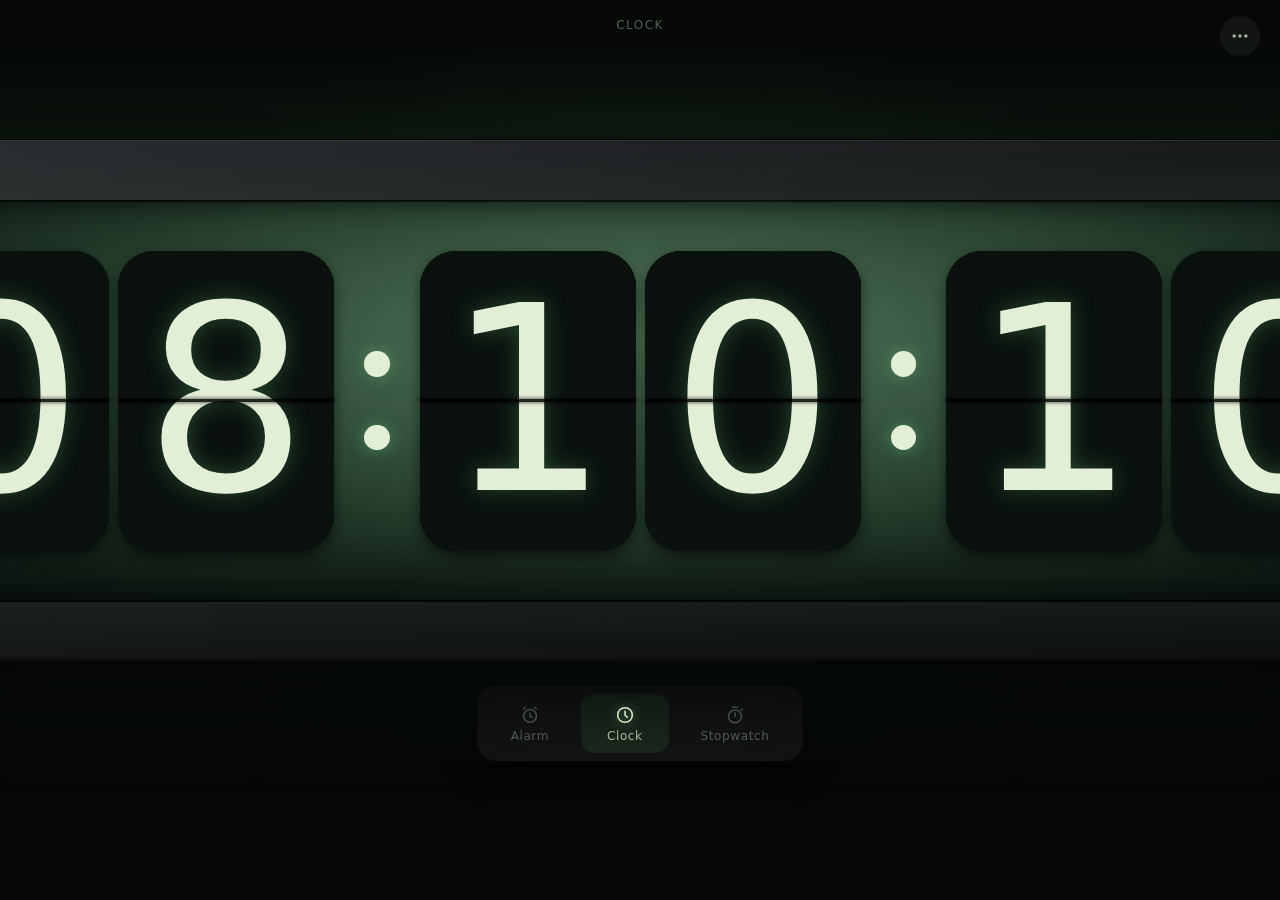
==== index.html @ 3ad9f97a "Rename flipclock.html to index.html" ====
<!DOCTYPE html>
<html lang="en">
<head>
<meta charset="utf-8">
<title>Flip Clock</title>
<style>
  * { box-sizing: border-box; }

  :root {
    --digit-color: #e3eed7;
    --card-bg: #0b120e;
    --glow-rgb: 90,170,110;
    --panel-1: #55795e; --panel-2: #33503c;
    --panel-3: #1a2c20; --panel-4: #0c1510;
    --knob-a: #4a5a4c; --knob-b: #1d2620;
    --knob-c: #33423a; --knob-d: #131a15;
    --card-h: min(40vh, 300px);
    --card-w: calc(var(--card-h) * 0.72);
    --radius: calc(var(--card-h) * 0.12);
    --flip-half: 310ms;
    --glow: 1;
  }

  html, body {
    margin: 0; height: 100%; overflow: hidden;
    background: #060806;
    font-family: 'Segoe UI', system-ui, -apple-system, sans-serif;
    user-select: none; -webkit-user-select: none;
  }
  body {
    display: flex; flex-direction: column;
    align-items: center; justify-content: center; gap: 24px;
    background-image: radial-gradient(ellipse 70% 60% at 50% 45%, rgba(60,100,70,.22), transparent 70%);
    background-size: cover; background-position: center;
  }

  .housing {
    position: relative;
    padding: calc(var(--card-h) * 0.20);
    border-radius: calc(var(--card-h) * 0.26);
    background: linear-gradient(165deg, #2e3134 0%, #1a1c1e 40%, #0e1012 100%);
    box-shadow:
      inset 0 1px 0 rgba(255,255,255,.10),
      inset 0 -2px 6px rgba(0,0,0,.9),
      0 0 0 1px rgba(0,0,0,.8),
      0 40px 90px rgba(0,0,0,.85),
      0 0 calc(140px * var(--glow)) rgba(var(--glow-rgb), calc(.18 * var(--glow)));
    transition: padding .3s ease, background .3s ease, box-shadow .3s ease, border-radius .3s ease;
  }
  .panel {
    position: relative;
    padding: calc(var(--card-h) * 0.17) calc(var(--card-h) * 0.19);
    border-radius: calc(var(--card-h) * 0.16);
    background: radial-gradient(ellipse 70% 90% at 50% 35%,
      var(--panel-1) 0%, var(--panel-2) 35%, var(--panel-3) 65%, var(--panel-4) 100%);
    box-shadow:
      inset 0 0 0 2px rgba(0,0,0,.65),
      inset 0 2px 20px rgba(0,0,0,.55),
      inset 0 -20px 60px rgba(0,0,0,.55),
      0 0 calc(60px * var(--glow)) rgba(var(--glow-rgb), calc(.12 * var(--glow)));
    cursor: pointer;
    transition: filter .15s, padding .3s ease, background .3s ease, box-shadow .3s ease, border-radius .3s ease;
  }
  .panel:hover { filter: brightness(1.06); }

  .clock { display: flex; align-items: center; justify-content: center; }
  .group { display: flex; }

  .card {
    position: relative;
    width: var(--card-w); height: var(--card-h);
    margin-right: calc(var(--card-h) * 0.03);
    border-radius: var(--radius);
    background: var(--card-bg);
    perspective: calc(var(--card-h) * 3);
    box-shadow:
      inset 0 0 0 2px #040704,
      inset 0 0 24px rgba(0,0,0,.9),
      0 6px 14px rgba(0,0,0,.55);
    transition: width .25s ease, margin-right .25s ease, opacity .25s ease, background .3s ease, box-shadow .3s ease;
    isolation: isolate;
  }
  .card:last-child { margin-right: 0; }

  .half {
    position: absolute; left: 0; width: 100%; height: 50%;
    overflow: hidden; backface-visibility: hidden;
    background: var(--card-bg);
    transition: background .3s ease;
  }
  .half.static-top,    .half.flap-top    { top: 0;    border-radius: var(--radius) var(--radius) 0 0; }
  .half.static-bottom, .half.flap-bottom { bottom: 0; border-radius: 0 0 var(--radius) var(--radius); }
  .static-top, .static-bottom { z-index: 1; }
  .flap-top    { z-index: 3; transform-origin: 50% 100%; transform: rotateX(-90deg); }
  .flap-bottom { z-index: 3; transform-origin: 50% 0%;   transform: rotateX(90deg); }

  .digit {
    position: absolute; left: 0; width: 100%; height: 200%;
    display: flex; align-items: center; justify-content: center;
    font-size: calc(var(--card-h) * 0.86);
    font-weight: 500; line-height: 1;
    color: var(--digit-color);
    text-shadow: 0 0 22px rgba(var(--glow-rgb), .35);
    -webkit-font-smoothing: antialiased;
    transition: color .3s ease, text-shadow .3s ease;
  }
  .static-top .digit,    .flap-top .digit    { top: 0; }
  .static-bottom .digit, .flap-bottom .digit { bottom: 0; }

  .seam {
    position: absolute; top: 50%; left: 0;
    width: 100%; height: 3px; margin-top: -1.5px;
    background: rgba(0,0,0,.85);
    box-shadow: 0 0 4px rgba(0,0,0,.9);
    z-index: 4; pointer-events: none;
  }

  @keyframes flipTop    { from { transform: rotateX(0deg);   filter: brightness(1); }    to { transform: rotateX(-90deg); filter: brightness(0.35); } }
  @keyframes flipBottom { from { transform: rotateX(90deg);  filter: brightness(0.35); } to { transform: rotateX(0deg);   filter: brightness(1); } }
  .card.flipping .flap-top    { animation: flipTop    var(--flip-half) ease-in  forwards; }
  .card.flipping .flap-bottom { animation: flipBottom var(--flip-half) ease-out var(--flip-half) forwards; }

  .colon {
    display: flex; flex-direction: column;
    justify-content: center; align-items: center;
    gap: calc(var(--card-h) * 0.16);
    padding: 0 calc(var(--card-h) * 0.10);
    height: var(--card-h);
  }
  .colon i {
    display: block;
    width:  calc(var(--card-h) * 0.085);
    height: calc(var(--card-h) * 0.085);
    border-radius: 50%;
    background: var(--digit-color);
    box-shadow: 0 0 16px rgba(var(--glow-rgb), .6);
    transition: opacity .3s, background .3s ease, box-shadow .3s ease;
  }
  .colon.blink i { opacity: .25; }

  .knob {
    position: absolute; top: 50%; right: calc(var(--card-h) * -0.10);
    transform: translateY(-50%);
    width:  calc(var(--card-h) * 0.30);
    height: calc(var(--card-h) * 0.62);
    border-radius: calc(var(--card-h) * 0.06);
    background-image:
      linear-gradient(180deg, rgba(255,255,255,.06), rgba(0,0,0,.5)),
      repeating-linear-gradient(90deg,
        var(--knob-a) 0px,  var(--knob-a) 3px,
        var(--knob-b) 3px,  var(--knob-b) 7px,
        var(--knob-c) 7px,  var(--knob-c) 9px,
        var(--knob-d) 9px,  var(--knob-d) 13px);
    background-position: 0 0, var(--ridge, 0px) 0;
    box-shadow:
      inset 0 1px 0 rgba(255,255,255,.12),
      inset 0 -2px 6px rgba(0,0,0,.9),
      4px 6px 20px rgba(0,0,0,.7);
    z-index: 10; cursor: grab;
    transition: width .3s ease, height .3s ease, opacity .25s ease;
  }
  .knob:active { cursor: grabbing; }
  .knob::after {
    content: ''; position: absolute; inset: 0;
    border-radius: inherit; pointer-events: none;
    background: linear-gradient(180deg, rgba(255,255,255,.15), transparent 30%, transparent 70%, rgba(0,0,0,.4));
  }

  .tabs {
    display: flex; gap: 6px; padding: 8px; border-radius: 20px;
    background: rgba(20,22,20,.9);
    box-shadow: inset 0 1px 0 rgba(255,255,255,.06), 0 10px 30px rgba(0,0,0,.6);
  }
  .tab {
    display: flex; flex-direction: column; align-items: center; gap: 3px;
    padding: 10px 26px;
    border: 0; border-radius: 14px; background: transparent;
    color: rgba(200,220,200,.45);
    font: inherit; font-size: 12px; letter-spacing: .05em;
    cursor: pointer;
    transition: color .15s, background .15s;
  }
  .tab:hover { color: rgba(220,235,220,.85); }
  .tab.active { color: #d6ecc9; background: rgba(80,140,90,.18); }
  .tab svg { width: 22px; height: 22px; }
  .tab.active svg { filter: drop-shadow(0 0 6px rgba(150,220,160,.55)); }

  .status {
    position: fixed; top: 18px; left: 50%; transform: translateX(-50%);
    color: rgba(200,230,200,.4);
    font-size: 12px; letter-spacing: .12em; text-transform: uppercase;
    pointer-events: none; transition: color .3s; z-index: 50;
  }
  .status.ringing { color: #ff7373; }

  .menu-btn {
    position: fixed; top: 16px; right: 20px;
    width: 40px; height: 40px;
    display: grid; place-items: center;
    border: 0; border-radius: 50%;
    background: rgba(30,34,30,.55);
    color: rgba(220,235,220,.75);
    cursor: pointer;
    backdrop-filter: blur(8px); -webkit-backdrop-filter: blur(8px);
    transition: background .15s, color .15s; z-index: 200;
  }
  .menu-btn:hover { background: rgba(50,60,50,.75); color: #e8f5e0; }
  .menu-btn.open  { background: rgba(80,140,90,.35); color: #e8f5e0; }
  .menu-btn svg { width: 20px; height: 20px; }

  .menu {
    position: fixed; top: 64px; right: 20px; width: 340px;
    max-height: calc(100vh - 90px); overflow-y: auto;
    padding: 8px; border-radius: 16px;
    background: rgba(18,22,18,.94);
    backdrop-filter: blur(20px); -webkit-backdrop-filter: blur(20px);
    box-shadow:
      inset 0 1px 0 rgba(255,255,255,.06),
      0 0 0 1px rgba(255,255,255,.05),
      0 20px 60px rgba(0,0,0,.75);
    color: #d8e8d0; font-size: 13px;
    z-index: 199;
    opacity: 0; transform: translateY(-8px) scale(.97); pointer-events: none;
    transition: opacity .18s ease, transform .18s ease;
    transform-origin: top right;
  }
  .menu.open { opacity: 1; transform: translateY(0) scale(1); pointer-events: auto; }

  .menu-row {
    display: flex; align-items: center; justify-content: space-between;
    gap: 12px; padding: 10px 12px; border-radius: 10px;
  }
  .menu-row + .menu-row { border-top: 1px solid rgba(255,255,255,.05); }
  .menu-row.col { flex-direction: column; align-items: stretch; gap: 8px; }
  .menu-label {
    color: rgba(220,235,220,.85);
    font-size: 12px; letter-spacing: .04em; text-transform: uppercase;
  }
  .menu-hint {
    font-size: 10px; color: rgba(255,180,80,.85);
    letter-spacing: .05em; text-transform: uppercase;
  }

  .switch { position: relative; display: inline-block; width: 40px; height: 22px; flex-shrink: 0; }
  .switch input { opacity: 0; width: 0; height: 0; }
  .switch i {
    position: absolute; inset: 0; border-radius: 22px;
    background: rgba(255,255,255,.12); cursor: pointer;
    transition: background .2s;
  }
  .switch i::before {
    content: ''; position: absolute;
    top: 3px; left: 3px; width: 16px; height: 16px;
    border-radius: 50%; background: #d8e8d0;
    transition: transform .2s, background .2s;
    box-shadow: 0 2px 4px rgba(0,0,0,.5);
  }
  .switch input:checked + i { background: var(--digit-color); }
  .switch input:checked + i::before { transform: translateX(18px); background: #0b120e; }

  .file-btn, .text-btn {
    display: inline-flex; align-items: center;
    padding: 6px 12px;
    border: 0; border-radius: 8px;
    background: rgba(255,255,255,.08);
    color: #d8e8d0; font: inherit; font-size: 12px;
    cursor: pointer;
    transition: background .12s, opacity .12s;
  }
  .file-btn:hover, .text-btn:hover { background: rgba(255,255,255,.15); }
  .file-btn input { display: none; }
  .text-btn:disabled { opacity: .35; cursor: not-allowed; }

  .swatches { display: flex; gap: 10px; flex-wrap: wrap; }
  .swatch {
    width: 28px; height: 28px;
    border: 2px solid transparent; border-radius: 50%;
    padding: 0; cursor: pointer;
    box-shadow: 0 0 0 1px rgba(0,0,0,.6), inset 0 0 0 2px rgba(0,0,0,.15);
    transition: transform .12s, border-color .12s;
  }
  .swatch:hover { transform: scale(1.12); }
  .swatch.active { border-color: #d8e8d0; box-shadow: 0 0 0 1px rgba(0,0,0,.6), 0 0 12px rgba(220,235,220,.5); }

  /* Preset / GIF tile grids */
  .tile-grid {
    display: grid;
    grid-template-columns: repeat(4, 1fr);
    gap: 6px;
  }
  .tile {
    aspect-ratio: 1;
    border: 2px solid transparent;
    border-radius: 8px;
    padding: 0; cursor: pointer;
    background-size: cover; background-position: center;
    box-shadow: 0 0 0 1px rgba(0,0,0,.5);
    transition: transform .12s, border-color .12s;
    position: relative; overflow: hidden;
  }
  .tile:hover { transform: scale(1.06); }
  .tile.active { border-color: var(--digit-color); box-shadow: 0 0 0 1px rgba(0,0,0,.5), 0 0 14px rgba(220,235,220,.45); }
  .tile-empty {
    aspect-ratio: 1;
    display: grid; place-items: center;
    border-radius: 8px;
    background: rgba(255,180,80,.08);
    border: 1px dashed rgba(255,180,80,.4);
    color: rgba(255,180,80,.7);
    font-size: 10px; text-align: center; line-height: 1.2;
    padding: 4px;
  }

  .seg {
    display: inline-flex; padding: 3px;
    border-radius: 9px; background: rgba(255,255,255,.06); gap: 2px;
  }
  .seg button {
    padding: 5px 12px;
    border: 0; border-radius: 7px; background: transparent;
    color: rgba(220,235,220,.55); font: inherit; font-size: 12px;
    cursor: pointer;
    transition: background .12s, color .12s;
  }
  .seg button:hover { color: #d8e8d0; }
  .seg button.active { background: rgba(255,255,255,.12); color: var(--digit-color); }

  input[type="range"] {
    -webkit-appearance: none; appearance: none;
    height: 4px; border-radius: 4px;
    background: rgba(255,255,255,.12); outline: none;
  }
  input[type="range"]::-webkit-slider-thumb {
    -webkit-appearance: none; appearance: none;
    width: 14px; height: 14px; border-radius: 50%;
    background: var(--digit-color); cursor: pointer;
    box-shadow: 0 0 8px rgba(var(--glow-rgb), .5);
  }
  input[type="range"]::-moz-range-thumb {
    width: 14px; height: 14px; border: 0; border-radius: 50%;
    background: var(--digit-color); cursor: pointer;
  }

  body.minimal .housing { padding: 0; background: transparent; box-shadow: none; border-radius: 0; }
  body.minimal .panel { padding: 0; background: transparent; box-shadow: none; border-radius: 0; cursor: default; }
  body.minimal .panel:hover { filter: none; }
  body.minimal .knob { opacity: 0; pointer-events: none; }

  /* Glass mode — image backgrounds only */
  body.has-bg .housing {
    background: linear-gradient(165deg, rgba(20,22,24,.45), rgba(8,10,10,.45));
    box-shadow:
      inset 0 1px 0 rgba(255,255,255,.10),
      inset 0 -2px 6px rgba(0,0,0,.7),
      0 0 0 1px rgba(0,0,0,.5),
      0 40px 90px rgba(0,0,0,.65),
      0 0 calc(140px * var(--glow)) rgba(var(--glow-rgb), calc(.18 * var(--glow)));
  }
  body.has-bg .panel {
    background: radial-gradient(ellipse 70% 90% at 50% 35%,
      rgba(90,130,100,.22) 0%, rgba(50,80,60,.20) 35%,
      rgba(20,35,25,.18) 65%, rgba(8,15,10,.22) 100%);
    box-shadow:
      inset 0 0 0 2px rgba(0,0,0,.4),
      inset 0 2px 20px rgba(0,0,0,.35),
      inset 0 -20px 60px rgba(0,0,0,.35),
      0 0 calc(60px * var(--glow)) rgba(var(--glow-rgb), calc(.12 * var(--glow)));
  }
  body.has-bg .card {
    background: rgba(12, 18, 12, 0.22);
    backdrop-filter: blur(20px) saturate(1.5);
    -webkit-backdrop-filter: blur(20px) saturate(1.5);
    box-shadow:
      inset 0 0 0 1.5px rgba(255,255,255,.14),
      inset 0 2px 12px rgba(255,255,255,.05),
      inset 0 -14px 30px rgba(0,0,0,.28),
      0 8px 22px rgba(0,0,0,.45);
  }
  body.has-bg .half { background: transparent; }
  body.has-bg .static-top,    body.has-bg .flap-top    { background: rgba(255,255,255,.03); }
  body.has-bg .static-bottom, body.has-bg .flap-bottom { background: rgba(0,0,0,.07); }
  body.has-bg .digit {
    text-shadow: 0 0 22px rgba(var(--glow-rgb), .55), 0 2px 6px rgba(0,0,0,.55);
  }
</style>
</head>
<body>

  <button class="menu-btn" id="menuBtn" aria-label="Settings">
    <svg viewBox="0 0 24 24" fill="currentColor">
      <circle cx="5" cy="12" r="2"/><circle cx="12" cy="12" r="2"/><circle cx="19" cy="12" r="2"/>
    </svg>
  </button>

  <div class="menu" id="menu">
    <div class="menu-row">
      <span class="menu-label">Flat clock</span>
      <label class="switch"><input type="checkbox" id="flatToggle" checked><i></i></label>
    </div>
    <div class="menu-row">
      <span class="menu-label">Sounds</span>
      <label class="switch"><input type="checkbox" id="soundToggle" checked><i></i></label>
    </div>

    <div class="menu-row col">
      <div style="display:flex;justify-content:space-between;align-items:center;">
        <span class="menu-label">Presets</span>
        <button class="text-btn" id="presetClear" style="padding:4px 10px;font-size:11px;">None</button>
      </div>
      <div class="tile-grid" id="presetGrid"></div>
    </div>

    <div class="menu-row col">
      <div style="display:flex;justify-content:space-between;align-items:center;">
        <span class="menu-label">GIF wallpapers</span>
        <span class="menu-hint">add via code</span>
      </div>
      <div class="tile-grid" id="gifGrid"></div>
      <div style="font-size:10px;color:rgba(220,235,220,.35);line-height:1.4;">
        Paste direct .gif URLs into <code style="color:rgba(255,180,80,.9);">GIF_PRESETS</code> at the top of the script.
      </div>
    </div>

    <div class="menu-row">
      <span class="menu-label">Upload image</span>
      <div style="display:flex;gap:6px;">
        <label class="file-btn">Choose<input type="file" id="bgUpload" accept="image/*,image/gif"></label>
        <button class="text-btn" id="bgClear">Clear</button>
      </div>
    </div>

    <div class="menu-row col">
      <span class="menu-label">Color</span>
      <div class="swatches" id="swatches"></div>
    </div>

    <div class="menu-row">
      <span class="menu-label">Time format</span>
      <div class="seg">
        <button data-fmt="12" class="active">12h</button>
        <button data-fmt="24">24h</button>
      </div>
    </div>

    <div class="menu-row col">
      <span class="menu-label">Music</span>
      <div style="display:flex;gap:6px;align-items:center;flex-wrap:wrap;">
        <label class="file-btn">Load<input type="file" id="musicUpload" accept="audio/*"></label>
        <button class="text-btn" id="musicPlay" disabled>Play</button>
        <button class="text-btn" id="musicClear" disabled>Clear</button>
      </div>
      <div style="display:flex;align-items:center;gap:8px;">
        <span style="font-size:11px;color:rgba(220,235,220,.5);letter-spacing:.05em;">VOL</span>
        <input type="range" id="musicVol" min="0" max="1" step="0.01" value="0.5" style="flex:1;">
      </div>
      <div id="musicName" style="font-size:11px;color:rgba(220,235,220,.4);word-break:break-all;">No track loaded</div>
    </div>
  </div>

  <div class="status" id="status">Clock</div>

  <div class="housing">
    <div class="panel" id="panel"><div class="clock" id="clock"></div></div>
    <div class="knob" id="knob" title="Drag in a circle"></div>
  </div>

  <div class="tabs">
    <button class="tab" data-mode="alarm">
      <svg viewBox="0 0 24 24" fill="none" stroke="currentColor" stroke-width="1.7" stroke-linecap="round">
        <circle cx="12" cy="13" r="7"/><path d="M12 10v3.2l2.2 1.4"/><path d="M5 5.5 6.8 3.7M19 5.5 17.2 3.7"/>
      </svg>Alarm
    </button>
    <button class="tab active" data-mode="clock">
      <svg viewBox="0 0 24 24" fill="none" stroke="currentColor" stroke-width="1.7" stroke-linecap="round">
        <circle cx="12" cy="12" r="8"/><path d="M12 8v4l2.5 2.5"/>
      </svg>Clock
    </button>
    <button class="tab" data-mode="stopwatch">
      <svg viewBox="0 0 24 24" fill="none" stroke="currentColor" stroke-width="1.7" stroke-linecap="round">
        <circle cx="12" cy="13.5" r="7"/><path d="M12 9.5v4"/><path d="M9.5 3.5h5"/><path d="M18.5 7 20 5.5"/>
      </svg>Stopwatch
    </button>
  </div>

<script>
/* ═══════════════════════════════════════════════════════════════════════
   🎬  GIF WALLPAPERS — ADD YOUR OWN HERE
   ─────────────────────────────────────────────────────────────────────
   Paste direct .gif URLs between the brackets below. They'll appear as
   clickable thumbnails in the "GIF wallpapers" section of the menu,
   separate from the presets. Enables glass mode automatically.

   Format (one per line):
       { name: 'Short label', url: 'https://.../file.gif' },

   Example:
       { name: 'Matrix',  url: 'https://media.giphy.com/media/xxx/giphy.gif' },
       { name: 'Neon',    url: 'https://example.com/neon-loop.gif' },

   Leave the array empty to show the "add GIF URLs in the code" hint.
   ═══════════════════════════════════════════════════════════════════════ */
const GIF_PRESETS = [
  // 👇 ADD YOUR GIFs HERE — one per line, keep the comma at the end
  // { name: 'My GIF', url: 'https://example.com/animation.gif' },
  // { name: 'Cool loop', url: 'https://example.com/loop.gif' },
];
/* ═══════════════════════════════════════════════════════════════════════ */

(function () {
  'use strict';

  const FLIP_MS = 620;

  /* ---------- Presets (solid CSS gradients, no glass) ---------- */
  const BG_PRESETS = [
    { name: 'Aurora',  css: 'linear-gradient(135deg, #0f2027 0%, #203a43 50%, #2c5364 100%)' },
    { name: 'Sunset',  css: 'linear-gradient(135deg, #ff6e7f 0%, #bfe9ff 100%)' },
    { name: 'Ocean',   css: 'linear-gradient(135deg, #1e3c72 0%, #2a5298 100%)' },
    { name: 'Neon',    css: 'linear-gradient(135deg, #0f0c29 0%, #302b63 50%, #24243e 100%)' },
    { name: 'Forest',  css: 'linear-gradient(135deg, #134e5e 0%, #71b280 100%)' },
    { name: 'Rose',    css: 'linear-gradient(135deg, #5f2c82 0%, #49a09d 100%)' },
    { name: 'Vapor',   css: 'linear-gradient(135deg, #fc466b 0%, #3f5efb 100%)' },
    { name: 'Mono',    css: 'linear-gradient(135deg, #232526 0%, #414345 100%)' },
  ];

  /* ---------- Sounds ---------- */
  const sounds = {
    ctx: null, enabled: true, _lastClick: 0, _lastTick: 0,

    ensure() {
      if (!this.ctx) {
        const AC = window.AudioContext || window.webkitAudioContext;
        if (!AC) return null;
        this.ctx = new AC();
      }
      return this.ctx;
    },
    _run(fn) {
      const ctx = this.ensure();
      if (!ctx) return;
      if (ctx.state === 'suspended') ctx.resume().then(() => fn(ctx)).catch(() => {});
      else fn(ctx);
    },
    click() {
      if (!this.enabled) return;
      const now = performance.now();
      if (now - this._lastClick < 18) return;
      this._lastClick = now;
      this._run((ctx) => {
        const t = ctx.currentTime;
        const len = Math.floor(ctx.sampleRate * 0.008);
        const buf = ctx.createBuffer(1, len, ctx.sampleRate);
        const d = buf.getChannelData(0);
        for (let i = 0; i < len; i++) d[i] = (Math.random()*2-1) * Math.pow(1-i/len, 2);
        const noise = ctx.createBufferSource(); noise.buffer = buf;
        const hpN = ctx.createBiquadFilter(); hpN.type = 'highpass'; hpN.frequency.value = 1400;
        const ng = ctx.createGain(); ng.gain.value = 0.55;
        noise.connect(hpN).connect(ng).connect(ctx.destination);
        noise.start(t);

        const o = ctx.createOscillator();
        o.type = 'square';
        o.frequency.setValueAtTime(2800, t);
        o.frequency.exponentialRampToValueAtTime(1100, t + 0.012);
        const hp = ctx.createBiquadFilter(); hp.type = 'highpass'; hp.frequency.value = 700;
        const g = ctx.createGain();
        g.gain.setValueAtTime(0.0001, t);
        g.gain.exponentialRampToValueAtTime(0.30, t + 0.001);
        g.gain.exponentialRampToValueAtTime(0.0001, t + 0.024);
        o.connect(hp).connect(g).connect(ctx.destination);
        o.start(t); o.stop(t + 0.03);
      });
    },
    tick() {
      if (!this.enabled) return;
      const now = performance.now();
      if (now - this._lastTick < 35) return;
      this._lastTick = now;
      this._run((ctx) => {
        const t = ctx.currentTime;
        const o = ctx.createOscillator();
        o.type = 'triangle';
        o.frequency.setValueAtTime(1800, t);
        o.frequency.exponentialRampToValueAtTime(420, t + 0.030);
        const lp = ctx.createBiquadFilter(); lp.type = 'lowpass'; lp.frequency.value = 3800;
        const g = ctx.createGain();
        g.gain.setValueAtTime(0.0001, t);
        g.gain.exponentialRampToValueAtTime(0.40, t + 0.002);
        g.gain.exponentialRampToValueAtTime(0.0001, t + 0.058);
        o.connect(lp).connect(g).connect(ctx.destination);
        o.start(t); o.stop(t + 0.07);

        const len = Math.floor(ctx.sampleRate * 0.005);
        const buf = ctx.createBuffer(1, len, ctx.sampleRate);
        const d = buf.getChannelData(0);
        for (let i = 0; i < len; i++) d[i] = (Math.random()*2-1) * Math.pow(1-i/len, 2);
        const noise = ctx.createBufferSource(); noise.buffer = buf;
        const bp = ctx.createBiquadFilter(); bp.type = 'bandpass'; bp.frequency.value = 2600; bp.Q.value = 1.2;
        const ng = ctx.createGain(); ng.gain.value = 0.18;
        noise.connect(bp).connect(ng).connect(ctx.destination);
        noise.start(t);
      });
    }
  };

  ['pointerdown', 'mousedown', 'touchstart', 'keydown'].forEach(ev =>
    window.addEventListener(ev, () => sounds.ensure(), { once: true, capture: true })
  );

  /* ---------- Palettes ---------- */
  const PALETTES = {
    green: { label:'Green', digit:'#e3eed7', cardBg:'#0b120e', glow:'90,170,110',
             panel:['#55795e','#33503c','#1a2c20','#0c1510'], knob:['#4a5a4c','#1d2620','#33423a','#131a15'] },
    red:   { label:'Red',   digit:'#ffd0d0', cardBg:'#140606', glow:'255,90,90',
             panel:['#7a4a4a','#503030','#2c1a1a','#150c0c'], knob:['#5a2a2a','#261010','#422020','#150808'] },
    blue:  { label:'Blue',  digit:'#cfe3ff', cardBg:'#060a14', glow:'90,140,255',
             panel:['#4a5a7a','#303a50','#1a1f2c','#0c0f15'], knob:['#2a3a5a','#10182a','#203048','#08101e'] },
    pink:  { label:'Pink',  digit:'#ffd0e8', cardBg:'#14060e', glow:'255,100,180',
             panel:['#7a4a6a','#503050','#2c1a26','#150c12'], knob:['#5a2a45','#26101e','#422032','#15081a'] },
    black: { label:'Black', digit:'#f5f5f5', cardBg:'#050505', glow:'80,80,80',
             panel:['#3a3a3a','#252525','#151515','#080808'], knob:['#3a3a3a','#151515','#282828','#0a0a0a'] },
    white: { label:'White', digit:'#1a1a1a', cardBg:'#e8e8e8', glow:'255,255,255',
             panel:['#f0f0f0','#e0e0e0','#d0d0d0','#b8b8b8'], knob:['#d8d8d8','#a8a8a8','#c0c0c0','#909090'] }
  };

  /* ---------- FlipCard ---------- */
  class FlipCard {
    constructor(parent, instant = false) {
      const el = document.createElement('div');
      el.className = 'card';
      el.innerHTML =
        '<div class="half static-top"><span class="digit">0</span></div>' +
        '<div class="half static-bottom"><span class="digit">0</span></div>' +
        '<div class="half flap flap-top"><span class="digit">0</span></div>' +
        '<div class="half flap flap-bottom"><span class="digit">0</span></div>' +
        '<div class="seam"></div>';
      parent.appendChild(el);
      this.el = el; this.instant = instant; this.current = '0'; this.timer = null;
      this.st = el.querySelector('.static-top .digit');
      this.sb = el.querySelector('.static-bottom .digit');
      this.ft = el.querySelector('.flap-top .digit');
      this.fb = el.querySelector('.flap-bottom .digit');
    }
    setInstant(v) {
      if (v === this.current) return;
      this.current = v;
      this.st.textContent = v; this.sb.textContent = v;
    }
    flipTo(value) {
      if (value === this.current) return;
      if (this.instant) return this.setInstant(value);
      if (this.timer) { clearTimeout(this.timer); this.timer = null; }
      if (this.el.classList.contains('flipping')) {
        this.el.classList.remove('flipping');
        this.sb.textContent = this.current;
        void this.el.offsetWidth;
      }
      const oldValue = this.current;
      this.current = value;
      this.st.textContent = value;
      this.sb.textContent = oldValue;
      this.ft.textContent = oldValue;
      this.fb.textContent = value;
      void this.el.offsetWidth;
      this.el.classList.add('flipping');
      sounds.tick();
      this.timer = setTimeout(() => {
        this.timer = null;
        this.sb.textContent = value;
        this.el.classList.remove('flipping');
      }, FLIP_MS);
    }
  }

  /* ---------- State ---------- */
  const state = {
    mode: 'clock',
    clockOffsetMs: 0,
    alarm: { h: 7, m: 0, s: 0, on: false },
    ringing: false,
    sw: { running: false, start: 0, elapsed: 0 },
    knobOffset: 0,
    fmt: 12,
    color: 'green',
    minimal: false,
    bgType: 'none',         // 'none' | 'preset' | 'image'
    bgValue: null,
    presetId: null,
    gifId: null
  };

  const clockEl  = document.getElementById('clock');
  const knobEl   = document.getElementById('knob');
  const panelEl  = document.getElementById('panel');
  const statusEl = document.getElementById('status');
  const menuBtn  = document.getElementById('menuBtn');
  const menuEl   = document.getElementById('menu');

  let cards = [], colons = [];

  const makeColon = () => { const c = document.createElement('div'); c.className='colon'; c.innerHTML='<i></i><i></i>'; colons.push(c); return c; };
  const makeGroup = () => { const g = document.createElement('div'); g.className='group'; return g; };

  function build() {
    clockEl.innerHTML = ''; cards = []; colons = [];
    const instantLastPair = (state.mode === 'stopwatch');
    for (let g = 0; g < 3; g++) {
      if (g > 0) clockEl.appendChild(makeColon());
      const group = makeGroup();
      const instant = instantLastPair && g === 2;
      cards.push(new FlipCard(group, instant), new FlipCard(group, instant));
      clockEl.appendChild(group);
    }
    cards.forEach(c => c.setInstant('0'));
  }

  const pad = n => String(n).padStart(2, '0');

  function clockDigits() {
    const d = new Date(Date.now() + state.clockOffsetMs);
    let h = d.getHours();
    if (state.fmt === 12) { h = h % 12; if (h === 0) h = 12; }
    return pad(h) + pad(d.getMinutes()) + pad(d.getSeconds());
  }
  function stopwatchDigits() {
    let ms = state.sw.elapsed;
    if (state.sw.running) ms += Date.now() - state.sw.start;
    const cs  = Math.floor(ms / 10) % 100;
    const sec = Math.floor(ms / 1000) % 60;
    const min = Math.floor(ms / 60000) % 100;
    return pad(min) + pad(sec) + pad(cs);
  }
  function alarmDigits() {
    let h = state.alarm.h;
    if (state.fmt === 12) { h = h % 12; if (h === 0) h = 12; }
    return pad(h) + pad(state.alarm.m) + pad(state.alarm.s);
  }

  function tick() {
    const str =
      state.mode === 'clock'     ? clockDigits()     :
      state.mode === 'stopwatch' ? stopwatchDigits() :
                                   alarmDigits();
    for (let i = 0; i < cards.length && i < str.length; i++) cards[i].flipTo(str[i]);
    const blink = state.mode === 'stopwatch' && !state.sw.running &&
                  state.sw.elapsed > 0 && Math.floor(Date.now() / 500) % 2 === 0;
    colons.forEach(c => c.classList.toggle('blink', blink));
  }
  function loop() { tick(); requestAnimationFrame(loop); }

  function setMode(m) {
    if (state.mode === m) return;
    state.mode = m;
    build();
    document.querySelectorAll('.tab').forEach(t => t.classList.toggle('active', t.dataset.mode === m));
    updateStatus(); tick();
  }

  function updateStatus() {
    if (state.ringing) return;
    if (state.mode === 'clock') {
      const mins = Math.round(state.clockOffsetMs / 60000);
      statusEl.textContent = mins === 0 ? 'Clock' : `Clock ${mins > 0 ? '+' : ''}${mins} min`;
    } else if (state.mode === 'stopwatch') {
      statusEl.textContent = state.sw.running ? 'Stopwatch · running' :
        (state.sw.elapsed > 0 ? 'Stopwatch · paused' : 'Stopwatch · click clock to start');
    } else {
      statusEl.textContent = state.alarm.on
        ? 'Alarm ON · click clock to disarm' : 'Alarm off · click clock to arm';
    }
  }

  document.querySelectorAll('.tab').forEach(t => t.addEventListener('click', () => setMode(t.dataset.mode)));

  /* ---------- Panel ---------- */
  panelEl.addEventListener('click', () => {
    sounds.ensure();
    if (state.ringing) { stopRinging(); return; }
    sounds.click();

    if (state.mode === 'stopwatch') {
      if (state.sw.running) { state.sw.elapsed += Date.now() - state.sw.start; state.sw.running = false; }
      else { state.sw.start = Date.now(); state.sw.running = true; }
      updateStatus();
    } else if (state.mode === 'alarm') {
      state.alarm.on = !state.alarm.on;
      updateStatus();
    }
  });

  panelEl.addEventListener('contextmenu', e => {
    if (state.mode === 'stopwatch') {
      e.preventDefault();
      state.sw.elapsed = 0; state.sw.running = false; updateStatus();
    }
  });

  /* ---------- Knob ---------- */
  let drag = null;
  const CLICK_RAD = Math.PI / 12;

  knobEl.addEventListener('mousedown', e => {
    e.preventDefault(); e.stopPropagation();
    sounds.ensure();
    const r = knobEl.getBoundingClientRect();
    const cx = r.left + r.width / 2;
    const cy = r.top + r.height / 2;
    drag = { cx, cy, lastAngle: Math.atan2(e.clientY - cy, e.clientX - cx), accumulated: 0, clickAccum: 0 };
    document.body.style.cursor = 'grabbing';
  });

  document.addEventListener('mousemove', e => {
    if (!drag) return;
    const angle = Math.atan2(e.clientY - drag.cy, e.clientX - drag.cx);
    let delta = angle - drag.lastAngle;
    if (delta >  Math.PI) delta -= 2 * Math.PI;
    if (delta < -Math.PI) delta += 2 * Math.PI;
    drag.lastAngle = angle;
    drag.accumulated += delta;

    state.knobOffset += delta * 45;
    knobEl.style.setProperty('--ridge', state.knobOffset + 'px');

    drag.clickAccum += delta;
    while (Math.abs(drag.clickAccum) >= CLICK_RAD) {
      sounds.click();
      drag.clickAccum -= Math.sign(drag.clickAccum) * CLICK_RAD;
    }
    applyKnob((delta / (Math.PI * 2)) * 60);
  });

  document.addEventListener('mouseup', () => {
    if (!drag) return;
    const wasStopwatch = state.mode === 'stopwatch';
    const spunFar = Math.abs(drag.accumulated) > Math.PI * 1.5;
    drag = null;
    document.body.style.cursor = '';
    if (wasStopwatch && spunFar) { state.sw.elapsed = 0; state.sw.running = false; updateStatus(); }
    if (state.mode === 'clock') snapClockOffset();
  });

  function applyKnob(units) {
    if (state.mode === 'clock') {
      state.clockOffsetMs += units * 60000;
      const H12 = 12 * 3600 * 1000;
      if (state.clockOffsetMs >  H12) state.clockOffsetMs =  H12;
      if (state.clockOffsetMs < -H12) state.clockOffsetMs = -H12;
      tick(); updateStatus();
    } else if (state.mode === 'alarm') {
      let total = state.alarm.h * 60 + state.alarm.m;
      total = ((Math.round(total + units) % 1440) + 1440) % 1440;
      state.alarm.h = Math.floor(total / 60);
      state.alarm.m = total % 60;
      state.alarm.s = 0;
      tick(); updateStatus();
    }
  }

  let snapTimer = null;
  function snapClockOffset() {
    clearTimeout(snapTimer);
    snapTimer = setTimeout(() => {
      state.clockOffsetMs = Math.round(state.clockOffsetMs / 60000) * 60000;
      tick(); updateStatus();
    }, 250);
  }

  /* ---------- Alarm (unchanged from the version you said was correct) ---------- */
  let audioCtx = null;
  let beepTimer = null;

  function checkAlarm() {
    if (!state.alarm.on || state.ringing) return;
    const d = new Date();
    if (d.getHours()   === state.alarm.h &&
        d.getMinutes() === state.alarm.m &&
        d.getSeconds() === state.alarm.s) {
      startRinging();
    }
  }
  setInterval(checkAlarm, 200);

  function startRinging() {
    state.ringing = true;
    statusEl.textContent = 'ALARM — click to stop';
    statusEl.classList.add('ringing');

    try {
      audioCtx = new (window.AudioContext || window.webkitAudioContext)();
      const beep = () => {
        if (!state.ringing) return;
        const t = audioCtx.currentTime;
        const o = audioCtx.createOscillator();
        const g = audioCtx.createGain();
        o.type = 'sine';
        o.frequency.setValueAtTime(880, t);
        o.frequency.setValueAtTime(1180, t + 0.12);
        g.gain.setValueAtTime(0.0001, t);
        g.gain.exponentialRampToValueAtTime(0.30, t + 0.02);
        g.gain.exponentialRampToValueAtTime(0.0001, t + 0.30);
        o.connect(g).connect(audioCtx.destination);
        o.start(t);
        o.stop(t + 0.32);
        beepTimer = setTimeout(beep, 480);
      };
      beep();
    } catch (err) {}
  }

  function stopRinging() {
    state.ringing = false;
    state.alarm.on = false;
    clearTimeout(beepTimer);
    if (audioCtx) { try { audioCtx.close(); } catch (e) {} audioCtx = null; }
    statusEl.classList.remove('ringing');
    updateStatus();
    tick();
  }

  /* ---------- Palette ---------- */
  function applyPalette(name) {
    const p = PALETTES[name];
    if (!p) return;
    const r = document.documentElement.style;
    r.setProperty('--digit-color', p.digit);
    r.setProperty('--card-bg', p.cardBg);
    r.setProperty('--glow-rgb', p.glow);
    p.panel.forEach((c, i) => r.setProperty('--panel-' + (i+1), c));
    p.knob.forEach((c, i) => r.setProperty('--knob-' + 'abcd'[i], c));
    state.color = name;
    document.querySelectorAll('.swatch').forEach(s => s.classList.toggle('active', s.dataset.color === name));
  }

  function setMinimal(on) { state.minimal = on; document.body.classList.toggle('minimal', on); }

  function setFmt(f) {
    state.fmt = f;
    document.querySelectorAll('.seg button').forEach(b => b.classList.toggle('active', +b.dataset.fmt === f));
    tick(); updateStatus();
  }

  /* ---------- Background system ---------- */
  const VIGNETTE = 'radial-gradient(ellipse at 50% 45%, transparent 25%, rgba(0,0,0,.55) 100%)';

  function applyBackground() {
    const b = document.body.style;

    if (state.bgType === 'none') {
      document.body.classList.remove('has-bg');
      b.backgroundImage = 'radial-gradient(ellipse 70% 60% at 50% 45%, rgba(60,100,70,.22), transparent 70%)';
      b.backgroundSize = 'cover';
      b.backgroundPosition = 'center';
      b.backgroundRepeat = 'no-repeat';
    } else if (state.bgType === 'preset') {
      document.body.classList.remove('has-bg');
      b.backgroundImage = state.bgValue;
      b.backgroundSize = 'cover';
      b.backgroundPosition = 'center';
      b.backgroundRepeat = 'no-repeat';
    } else if (state.bgType === 'image') {
      document.body.classList.add('has-bg');
      b.backgroundImage = VIGNETTE + ', url("' + state.bgValue + '")';
      b.backgroundSize = 'cover, cover';
      b.backgroundPosition = 'center, center';
      b.backgroundRepeat = 'no-repeat, no-repeat';
    }

    document.querySelectorAll('.tile').forEach(t => {
      t.classList.toggle('active',
        (t.dataset.type === state.bgType && t.dataset.id === (state.presetId || state.gifId)));
    });
  }

  function choosePreset(idx) {
    const p = BG_PRESETS[idx];
    if (!p) return;
    state.bgType = 'preset';
    state.bgValue = p.css;
    state.presetId = String(idx);
    state.gifId = null;
    applyBackground();
  }

  function chooseGif(idx) {
    const g = GIF_PRESETS[idx];
    if (!g) return;
    state.bgType = 'image';
    state.bgValue = g.url;
    state.gifId = String(idx);
    state.presetId = null;
    applyBackground();
  }

  function clearBackground() {
    state.bgType = 'none';
    state.bgValue = null;
    state.presetId = null;
    state.gifId = null;
    document.getElementById('bgUpload').value = '';
    applyBackground();
  }

  function uploadImage(dataUrl) {
    state.bgType = 'image';
    state.bgValue = dataUrl;
    state.presetId = null;
    state.gifId = null;
    applyBackground();
  }

  /* ---------- Preset tiles ---------- */
  const presetGrid = document.getElementById('presetGrid');
  BG_PRESETS.forEach((p, i) => {
    const btn = document.createElement('button');
    btn.className = 'tile';
    btn.dataset.type = 'preset';
    btn.dataset.id = String(i);
    btn.style.backgroundImage = p.css;
    btn.title = p.name;
    btn.addEventListener('click', () => choosePreset(i));
    presetGrid.appendChild(btn);
  });

  /* ---------- GIF tiles ---------- */
  const gifGrid = document.getElementById('gifGrid');
  function renderGifGrid() {
    gifGrid.innerHTML = '';
    if (GIF_PRESETS.length === 0) {
      const hint = document.createElement('div');
      hint.className = 'tile-empty';
      hint.style.gridColumn = 'span 4';
      hint.innerHTML = '🎬 Empty<br><span style="color:rgba(255,180,80,.5)">Add GIF URLs in the code</span>';
      gifGrid.appendChild(hint);
      return;
    }
    GIF_PRESETS.forEach((g, i) => {
      const btn = document.createElement('button');
      btn.className = 'tile';
      btn.dataset.type = 'image';
      btn.dataset.id = String(i);
      btn.style.backgroundImage = 'url("' + g.url + '")';
      btn.title = g.name || ('GIF ' + (i+1));
      btn.addEventListener('click', () => chooseGif(i));
      gifGrid.appendChild(btn);
    });
  }
  renderGifGrid();

  /* ---------- Swatches ---------- */
  const swatchWrap = document.getElementById('swatches');
  Object.entries(PALETTES).forEach(([key, p]) => {
    const b = document.createElement('button');
    b.className = 'swatch';
    b.dataset.color = key;
    b.style.background = p.digit;
    b.title = p.label;
    b.addEventListener('click', () => applyPalette(key));
    swatchWrap.appendChild(b);
  });

  /* ---------- Toggles ---------- */
  document.getElementById('flatToggle').addEventListener('change', e => setMinimal(!e.target.checked));
  document.getElementById('soundToggle').addEventListener('change', e => {
    sounds.enabled = e.target.checked;
    if (sounds.enabled) { sounds.ensure(); setTimeout(() => sounds.click(), 30); }
  });

  document.getElementById('presetClear').addEventListener('click', clearBackground);
  document.getElementById('bgClear').addEventListener('click', clearBackground);

  document.getElementById('bgUpload').addEventListener('change', e => {
    const f = e.target.files && e.target.files[0];
    if (!f) return;
    const reader = new FileReader();
    reader.onload = ev => uploadImage(ev.target.result);
    reader.readAsDataURL(f);
  });

  document.querySelectorAll('.seg button').forEach(b => b.addEventListener('click', () => setFmt(+b.dataset.fmt)));

  /* ---------- Music ---------- */
  const musicAudio = new Audio();
  musicAudio.loop = true;
  musicAudio.volume = 0.5;
  const musicUpload = document.getElementById('musicUpload');
  const musicPlayBtn = document.getElementById('musicPlay');
  const musicClearBtn = document.getElementById('musicClear');
  const musicVolEl = document.getElementById('musicVol');
  const musicNameEl = document.getElementById('musicName');

  function updateMusicUI() {
    const has = !!musicAudio.src;
    musicPlayBtn.disabled = !has;
    musicClearBtn.disabled = !has;
    if (!has) { musicPlayBtn.textContent = 'Play'; musicNameEl.textContent = 'No track loaded'; return; }
    musicPlayBtn.textContent = musicAudio.paused ? 'Play' : 'Pause';
  }
  musicUpload.addEventListener('change', e => {
    const f = e.target.files && e.target.files[0];
    if (!f) return;
    musicAudio.src = URL.createObjectURL(f);
    musicNameEl.textContent = f.name;
    musicAudio.play().then(updateMusicUI).catch(updateMusicUI);
    updateMusicUI();
  });
  musicPlayBtn.addEventListener('click', () => {
    if (!musicAudio.src) return;
    if (musicAudio.paused) musicAudio.play().catch(() => {});
    else musicAudio.pause();
    updateMusicUI();
  });
  musicClearBtn.addEventListener('click', () => {
    musicAudio.pause();
    musicAudio.removeAttribute('src');
    musicAudio.load();
    musicUpload.value = '';
    updateMusicUI();
  });
  musicVolEl.addEventListener('input', e => { musicAudio.volume = +e.target.value; });
  musicAudio.addEventListener('play', updateMusicUI);
  musicAudio.addEventListener('pause', updateMusicUI);

  /* ---------- Menu ---------- */
  menuBtn.addEventListener('click', e => {
    e.stopPropagation();
    menuEl.classList.toggle('open');
    menuBtn.classList.toggle('open');
    sounds.ensure(); sounds.click();
  });
  document.addEventListener('click', e => {
    if (menuEl.classList.contains('open') && !menuEl.contains(e.target) && e.target !== menuBtn) {
      menuEl.classList.remove('open');
      menuBtn.classList.remove('open');
    }
  });
  menuEl.addEventListener('click', e => e.stopPropagation());

  /* ---------- Keyboard ---------- */
  document.addEventListener('keydown', e => {
    if (e.key === '1') setMode('alarm');
    if (e.key === '2') setMode('clock');
    if (e.key === '3') setMode('stopwatch');
    if (e.key === ' ') { e.preventDefault(); panelEl.click(); }
    if (e.key === 'Escape') { menuEl.classList.remove('open'); menuBtn.classList.remove('open'); }
  });

  /* ---------- Init ---------- */
  applyPalette('green');
  setFmt(12);
  setMinimal(false);
  applyBackground();
  build();
  tick();
  updateStatus();
  requestAnimationFrame(loop);
})();
</script>
</body>
</html>
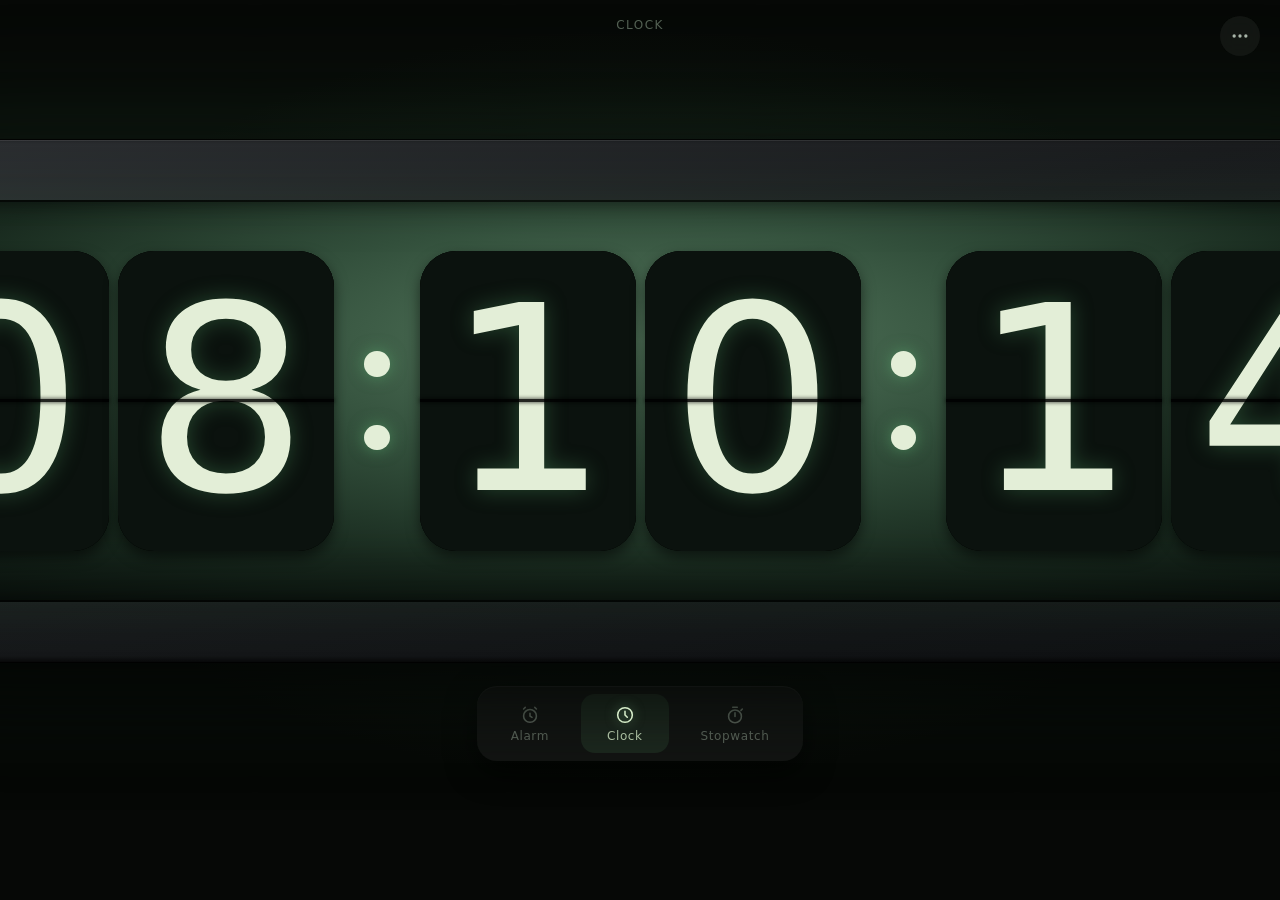
==== commit 994ba116: "Add files via upload" ====
--- a/index.html
+++ b/index.html
@@ -1,1159 +1,109 @@
-<!DOCTYPE html>
-<html lang="en">
-<head>
-<meta charset="utf-8">
-<title>Flip Clock</title>
-<style>
-  * { box-sizing: border-box; }
-
-  :root {
-    --digit-color: #e3eed7;
-    --card-bg: #0b120e;
-    --glow-rgb: 90,170,110;
-    --panel-1: #55795e; --panel-2: #33503c;
-    --panel-3: #1a2c20; --panel-4: #0c1510;
-    --knob-a: #4a5a4c; --knob-b: #1d2620;
-    --knob-c: #33423a; --knob-d: #131a15;
-    --card-h: min(40vh, 300px);
-    --card-w: calc(var(--card-h) * 0.72);
-    --radius: calc(var(--card-h) * 0.12);
-    --flip-half: 310ms;
-    --glow: 1;
-  }
-
-  html, body {
-    margin: 0; height: 100%; overflow: hidden;
-    background: #060806;
-    font-family: 'Segoe UI', system-ui, -apple-system, sans-serif;
-    user-select: none; -webkit-user-select: none;
-  }
-  body {
-    display: flex; flex-direction: column;
-    align-items: center; justify-content: center; gap: 24px;
-    background-image: radial-gradient(ellipse 70% 60% at 50% 45%, rgba(60,100,70,.22), transparent 70%);
-    background-size: cover; background-position: center;
-  }
-
-  .housing {
-    position: relative;
-    padding: calc(var(--card-h) * 0.20);
-    border-radius: calc(var(--card-h) * 0.26);
-    background: linear-gradient(165deg, #2e3134 0%, #1a1c1e 40%, #0e1012 100%);
-    box-shadow:
-      inset 0 1px 0 rgba(255,255,255,.10),
-      inset 0 -2px 6px rgba(0,0,0,.9),
-      0 0 0 1px rgba(0,0,0,.8),
-      0 40px 90px rgba(0,0,0,.85),
-      0 0 calc(140px * var(--glow)) rgba(var(--glow-rgb), calc(.18 * var(--glow)));
-    transition: padding .3s ease, background .3s ease, box-shadow .3s ease, border-radius .3s ease;
-  }
-  .panel {
-    position: relative;
-    padding: calc(var(--card-h) * 0.17) calc(var(--card-h) * 0.19);
-    border-radius: calc(var(--card-h) * 0.16);
-    background: radial-gradient(ellipse 70% 90% at 50% 35%,
-      var(--panel-1) 0%, var(--panel-2) 35%, var(--panel-3) 65%, var(--panel-4) 100%);
-    box-shadow:
-      inset 0 0 0 2px rgba(0,0,0,.65),
-      inset 0 2px 20px rgba(0,0,0,.55),
-      inset 0 -20px 60px rgba(0,0,0,.55),
-      0 0 calc(60px * var(--glow)) rgba(var(--glow-rgb), calc(.12 * var(--glow)));
-    cursor: pointer;
-    transition: filter .15s, padding .3s ease, background .3s ease, box-shadow .3s ease, border-radius .3s ease;
-  }
-  .panel:hover { filter: brightness(1.06); }
-
-  .clock { display: flex; align-items: center; justify-content: center; }
-  .group { display: flex; }
-
-  .card {
-    position: relative;
-    width: var(--card-w); height: var(--card-h);
-    margin-right: calc(var(--card-h) * 0.03);
-    border-radius: var(--radius);
-    background: var(--card-bg);
-    perspective: calc(var(--card-h) * 3);
-    box-shadow:
-      inset 0 0 0 2px #040704,
-      inset 0 0 24px rgba(0,0,0,.9),
-      0 6px 14px rgba(0,0,0,.55);
-    transition: width .25s ease, margin-right .25s ease, opacity .25s ease, background .3s ease, box-shadow .3s ease;
-    isolation: isolate;
-  }
-  .card:last-child { margin-right: 0; }
-
-  .half {
-    position: absolute; left: 0; width: 100%; height: 50%;
-    overflow: hidden; backface-visibility: hidden;
-    background: var(--card-bg);
-    transition: background .3s ease;
-  }
-  .half.static-top,    .half.flap-top    { top: 0;    border-radius: var(--radius) var(--radius) 0 0; }
-  .half.static-bottom, .half.flap-bottom { bottom: 0; border-radius: 0 0 var(--radius) var(--radius); }
-  .static-top, .static-bottom { z-index: 1; }
-  .flap-top    { z-index: 3; transform-origin: 50% 100%; transform: rotateX(-90deg); }
-  .flap-bottom { z-index: 3; transform-origin: 50% 0%;   transform: rotateX(90deg); }
-
-  .digit {
-    position: absolute; left: 0; width: 100%; height: 200%;
-    display: flex; align-items: center; justify-content: center;
-    font-size: calc(var(--card-h) * 0.86);
-    font-weight: 500; line-height: 1;
-    color: var(--digit-color);
-    text-shadow: 0 0 22px rgba(var(--glow-rgb), .35);
-    -webkit-font-smoothing: antialiased;
-    transition: color .3s ease, text-shadow .3s ease;
-  }
-  .static-top .digit,    .flap-top .digit    { top: 0; }
-  .static-bottom .digit, .flap-bottom .digit { bottom: 0; }
-
-  .seam {
-    position: absolute; top: 50%; left: 0;
-    width: 100%; height: 3px; margin-top: -1.5px;
-    background: rgba(0,0,0,.85);
-    box-shadow: 0 0 4px rgba(0,0,0,.9);
-    z-index: 4; pointer-events: none;
-  }
-
-  @keyframes flipTop    { from { transform: rotateX(0deg);   filter: brightness(1); }    to { transform: rotateX(-90deg); filter: brightness(0.35); } }
-  @keyframes flipBottom { from { transform: rotateX(90deg);  filter: brightness(0.35); } to { transform: rotateX(0deg);   filter: brightness(1); } }
-  .card.flipping .flap-top    { animation: flipTop    var(--flip-half) ease-in  forwards; }
-  .card.flipping .flap-bottom { animation: flipBottom var(--flip-half) ease-out var(--flip-half) forwards; }
-
-  .colon {
-    display: flex; flex-direction: column;
-    justify-content: center; align-items: center;
-    gap: calc(var(--card-h) * 0.16);
-    padding: 0 calc(var(--card-h) * 0.10);
-    height: var(--card-h);
-  }
-  .colon i {
-    display: block;
-    width:  calc(var(--card-h) * 0.085);
-    height: calc(var(--card-h) * 0.085);
-    border-radius: 50%;
-    background: var(--digit-color);
-    box-shadow: 0 0 16px rgba(var(--glow-rgb), .6);
-    transition: opacity .3s, background .3s ease, box-shadow .3s ease;
-  }
-  .colon.blink i { opacity: .25; }
-
-  .knob {
-    position: absolute; top: 50%; right: calc(var(--card-h) * -0.10);
-    transform: translateY(-50%);
-    width:  calc(var(--card-h) * 0.30);
-    height: calc(var(--card-h) * 0.62);
-    border-radius: calc(var(--card-h) * 0.06);
-    background-image:
-      linear-gradient(180deg, rgba(255,255,255,.06), rgba(0,0,0,.5)),
-      repeating-linear-gradient(90deg,
-        var(--knob-a) 0px,  var(--knob-a) 3px,
-        var(--knob-b) 3px,  var(--knob-b) 7px,
-        var(--knob-c) 7px,  var(--knob-c) 9px,
-        var(--knob-d) 9px,  var(--knob-d) 13px);
-    background-position: 0 0, var(--ridge, 0px) 0;
-    box-shadow:
-      inset 0 1px 0 rgba(255,255,255,.12),
-      inset 0 -2px 6px rgba(0,0,0,.9),
-      4px 6px 20px rgba(0,0,0,.7);
-    z-index: 10; cursor: grab;
-    transition: width .3s ease, height .3s ease, opacity .25s ease;
-  }
-  .knob:active { cursor: grabbing; }
-  .knob::after {
-    content: ''; position: absolute; inset: 0;
-    border-radius: inherit; pointer-events: none;
-    background: linear-gradient(180deg, rgba(255,255,255,.15), transparent 30%, transparent 70%, rgba(0,0,0,.4));
-  }
-
-  .tabs {
-    display: flex; gap: 6px; padding: 8px; border-radius: 20px;
-    background: rgba(20,22,20,.9);
-    box-shadow: inset 0 1px 0 rgba(255,255,255,.06), 0 10px 30px rgba(0,0,0,.6);
-  }
-  .tab {
-    display: flex; flex-direction: column; align-items: center; gap: 3px;
-    padding: 10px 26px;
-    border: 0; border-radius: 14px; background: transparent;
-    color: rgba(200,220,200,.45);
-    font: inherit; font-size: 12px; letter-spacing: .05em;
-    cursor: pointer;
-    transition: color .15s, background .15s;
-  }
-  .tab:hover { color: rgba(220,235,220,.85); }
-  .tab.active { color: #d6ecc9; background: rgba(80,140,90,.18); }
-  .tab svg { width: 22px; height: 22px; }
-  .tab.active svg { filter: drop-shadow(0 0 6px rgba(150,220,160,.55)); }
-
-  .status {
-    position: fixed; top: 18px; left: 50%; transform: translateX(-50%);
-    color: rgba(200,230,200,.4);
-    font-size: 12px; letter-spacing: .12em; text-transform: uppercase;
-    pointer-events: none; transition: color .3s; z-index: 50;
-  }
-  .status.ringing { color: #ff7373; }
-
-  .menu-btn {
-    position: fixed; top: 16px; right: 20px;
-    width: 40px; height: 40px;
-    display: grid; place-items: center;
-    border: 0; border-radius: 50%;
-    background: rgba(30,34,30,.55);
-    color: rgba(220,235,220,.75);
-    cursor: pointer;
-    backdrop-filter: blur(8px); -webkit-backdrop-filter: blur(8px);
-    transition: background .15s, color .15s; z-index: 200;
-  }
-  .menu-btn:hover { background: rgba(50,60,50,.75); color: #e8f5e0; }
-  .menu-btn.open  { background: rgba(80,140,90,.35); color: #e8f5e0; }
-  .menu-btn svg { width: 20px; height: 20px; }
-
-  .menu {
-    position: fixed; top: 64px; right: 20px; width: 340px;
-    max-height: calc(100vh - 90px); overflow-y: auto;
-    padding: 8px; border-radius: 16px;
-    background: rgba(18,22,18,.94);
-    backdrop-filter: blur(20px); -webkit-backdrop-filter: blur(20px);
-    box-shadow:
-      inset 0 1px 0 rgba(255,255,255,.06),
-      0 0 0 1px rgba(255,255,255,.05),
-      0 20px 60px rgba(0,0,0,.75);
-    color: #d8e8d0; font-size: 13px;
-    z-index: 199;
-    opacity: 0; transform: translateY(-8px) scale(.97); pointer-events: none;
-    transition: opacity .18s ease, transform .18s ease;
-    transform-origin: top right;
-  }
-  .menu.open { opacity: 1; transform: translateY(0) scale(1); pointer-events: auto; }
-
-  .menu-row {
-    display: flex; align-items: center; justify-content: space-between;
-    gap: 12px; padding: 10px 12px; border-radius: 10px;
-  }
-  .menu-row + .menu-row { border-top: 1px solid rgba(255,255,255,.05); }
-  .menu-row.col { flex-direction: column; align-items: stretch; gap: 8px; }
-  .menu-label {
-    color: rgba(220,235,220,.85);
-    font-size: 12px; letter-spacing: .04em; text-transform: uppercase;
-  }
-  .menu-hint {
-    font-size: 10px; color: rgba(255,180,80,.85);
-    letter-spacing: .05em; text-transform: uppercase;
-  }
-
-  .switch { position: relative; display: inline-block; width: 40px; height: 22px; flex-shrink: 0; }
-  .switch input { opacity: 0; width: 0; height: 0; }
-  .switch i {
-    position: absolute; inset: 0; border-radius: 22px;
-    background: rgba(255,255,255,.12); cursor: pointer;
-    transition: background .2s;
-  }
-  .switch i::before {
-    content: ''; position: absolute;
-    top: 3px; left: 3px; width: 16px; height: 16px;
-    border-radius: 50%; background: #d8e8d0;
-    transition: transform .2s, background .2s;
-    box-shadow: 0 2px 4px rgba(0,0,0,.5);
-  }
-  .switch input:checked + i { background: var(--digit-color); }
-  .switch input:checked + i::before { transform: translateX(18px); background: #0b120e; }
-
-  .file-btn, .text-btn {
-    display: inline-flex; align-items: center;
-    padding: 6px 12px;
-    border: 0; border-radius: 8px;
-    background: rgba(255,255,255,.08);
-    color: #d8e8d0; font: inherit; font-size: 12px;
-    cursor: pointer;
-    transition: background .12s, opacity .12s;
-  }
-  .file-btn:hover, .text-btn:hover { background: rgba(255,255,255,.15); }
-  .file-btn input { display: none; }
-  .text-btn:disabled { opacity: .35; cursor: not-allowed; }
-
-  .swatches { display: flex; gap: 10px; flex-wrap: wrap; }
-  .swatch {
-    width: 28px; height: 28px;
-    border: 2px solid transparent; border-radius: 50%;
-    padding: 0; cursor: pointer;
-    box-shadow: 0 0 0 1px rgba(0,0,0,.6), inset 0 0 0 2px rgba(0,0,0,.15);
-    transition: transform .12s, border-color .12s;
-  }
-  .swatch:hover { transform: scale(1.12); }
-  .swatch.active { border-color: #d8e8d0; box-shadow: 0 0 0 1px rgba(0,0,0,.6), 0 0 12px rgba(220,235,220,.5); }
-
-  /* Preset / GIF tile grids */
-  .tile-grid {
-    display: grid;
-    grid-template-columns: repeat(4, 1fr);
-    gap: 6px;
-  }
-  .tile {
-    aspect-ratio: 1;
-    border: 2px solid transparent;
-    border-radius: 8px;
-    padding: 0; cursor: pointer;
-    background-size: cover; background-position: center;
-    box-shadow: 0 0 0 1px rgba(0,0,0,.5);
-    transition: transform .12s, border-color .12s;
-    position: relative; overflow: hidden;
-  }
-  .tile:hover { transform: scale(1.06); }
-  .tile.active { border-color: var(--digit-color); box-shadow: 0 0 0 1px rgba(0,0,0,.5), 0 0 14px rgba(220,235,220,.45); }
-  .tile-empty {
-    aspect-ratio: 1;
-    display: grid; place-items: center;
-    border-radius: 8px;
-    background: rgba(255,180,80,.08);
-    border: 1px dashed rgba(255,180,80,.4);
-    color: rgba(255,180,80,.7);
-    font-size: 10px; text-align: center; line-height: 1.2;
-    padding: 4px;
-  }
-
-  .seg {
-    display: inline-flex; padding: 3px;
-    border-radius: 9px; background: rgba(255,255,255,.06); gap: 2px;
-  }
-  .seg button {
-    padding: 5px 12px;
-    border: 0; border-radius: 7px; background: transparent;
-    color: rgba(220,235,220,.55); font: inherit; font-size: 12px;
-    cursor: pointer;
-    transition: background .12s, color .12s;
-  }
-  .seg button:hover { color: #d8e8d0; }
-  .seg button.active { background: rgba(255,255,255,.12); color: var(--digit-color); }
-
-  input[type="range"] {
-    -webkit-appearance: none; appearance: none;
-    height: 4px; border-radius: 4px;
-    background: rgba(255,255,255,.12); outline: none;
-  }
-  input[type="range"]::-webkit-slider-thumb {
-    -webkit-appearance: none; appearance: none;
-    width: 14px; height: 14px; border-radius: 50%;
-    background: var(--digit-color); cursor: pointer;
-    box-shadow: 0 0 8px rgba(var(--glow-rgb), .5);
-  }
-  input[type="range"]::-moz-range-thumb {
-    width: 14px; height: 14px; border: 0; border-radius: 50%;
-    background: var(--digit-color); cursor: pointer;
-  }
-
-  body.minimal .housing { padding: 0; background: transparent; box-shadow: none; border-radius: 0; }
-  body.minimal .panel { padding: 0; background: transparent; box-shadow: none; border-radius: 0; cursor: default; }
-  body.minimal .panel:hover { filter: none; }
-  body.minimal .knob { opacity: 0; pointer-events: none; }
-
-  /* Glass mode — image backgrounds only */
-  body.has-bg .housing {
-    background: linear-gradient(165deg, rgba(20,22,24,.45), rgba(8,10,10,.45));
-    box-shadow:
-      inset 0 1px 0 rgba(255,255,255,.10),
-      inset 0 -2px 6px rgba(0,0,0,.7),
-      0 0 0 1px rgba(0,0,0,.5),
-      0 40px 90px rgba(0,0,0,.65),
-      0 0 calc(140px * var(--glow)) rgba(var(--glow-rgb), calc(.18 * var(--glow)));
-  }
-  body.has-bg .panel {
-    background: radial-gradient(ellipse 70% 90% at 50% 35%,
-      rgba(90,130,100,.22) 0%, rgba(50,80,60,.20) 35%,
-      rgba(20,35,25,.18) 65%, rgba(8,15,10,.22) 100%);
-    box-shadow:
-      inset 0 0 0 2px rgba(0,0,0,.4),
-      inset 0 2px 20px rgba(0,0,0,.35),
-      inset 0 -20px 60px rgba(0,0,0,.35),
-      0 0 calc(60px * var(--glow)) rgba(var(--glow-rgb), calc(.12 * var(--glow)));
-  }
-  body.has-bg .card {
-    background: rgba(12, 18, 12, 0.22);
-    backdrop-filter: blur(20px) saturate(1.5);
-    -webkit-backdrop-filter: blur(20px) saturate(1.5);
-    box-shadow:
-      inset 0 0 0 1.5px rgba(255,255,255,.14),
-      inset 0 2px 12px rgba(255,255,255,.05),
-      inset 0 -14px 30px rgba(0,0,0,.28),
-      0 8px 22px rgba(0,0,0,.45);
-  }
-  body.has-bg .half { background: transparent; }
-  body.has-bg .static-top,    body.has-bg .flap-top    { background: rgba(255,255,255,.03); }
-  body.has-bg .static-bottom, body.has-bg .flap-bottom { background: rgba(0,0,0,.07); }
-  body.has-bg .digit {
-    text-shadow: 0 0 22px rgba(var(--glow-rgb), .55), 0 2px 6px rgba(0,0,0,.55);
-  }
-</style>
-</head>
-<body>
-
-  <button class="menu-btn" id="menuBtn" aria-label="Settings">
-    <svg viewBox="0 0 24 24" fill="currentColor">
-      <circle cx="5" cy="12" r="2"/><circle cx="12" cy="12" r="2"/><circle cx="19" cy="12" r="2"/>
-    </svg>
-  </button>
-
-  <div class="menu" id="menu">
-    <div class="menu-row">
-      <span class="menu-label">Flat clock</span>
-      <label class="switch"><input type="checkbox" id="flatToggle" checked><i></i></label>
-    </div>
-    <div class="menu-row">
-      <span class="menu-label">Sounds</span>
-      <label class="switch"><input type="checkbox" id="soundToggle" checked><i></i></label>
-    </div>
-
-    <div class="menu-row col">
-      <div style="display:flex;justify-content:space-between;align-items:center;">
-        <span class="menu-label">Presets</span>
-        <button class="text-btn" id="presetClear" style="padding:4px 10px;font-size:11px;">None</button>
-      </div>
-      <div class="tile-grid" id="presetGrid"></div>
-    </div>
-
-    <div class="menu-row col">
-      <div style="display:flex;justify-content:space-between;align-items:center;">
-        <span class="menu-label">GIF wallpapers</span>
-        <span class="menu-hint">add via code</span>
-      </div>
-      <div class="tile-grid" id="gifGrid"></div>
-      <div style="font-size:10px;color:rgba(220,235,220,.35);line-height:1.4;">
-        Paste direct .gif URLs into <code style="color:rgba(255,180,80,.9);">GIF_PRESETS</code> at the top of the script.
-      </div>
-    </div>
-
-    <div class="menu-row">
-      <span class="menu-label">Upload image</span>
-      <div style="display:flex;gap:6px;">
-        <label class="file-btn">Choose<input type="file" id="bgUpload" accept="image/*,image/gif"></label>
-        <button class="text-btn" id="bgClear">Clear</button>
-      </div>
-    </div>
-
-    <div class="menu-row col">
-      <span class="menu-label">Color</span>
-      <div class="swatches" id="swatches"></div>
-    </div>
-
-    <div class="menu-row">
-      <span class="menu-label">Time format</span>
-      <div class="seg">
-        <button data-fmt="12" class="active">12h</button>
-        <button data-fmt="24">24h</button>
-      </div>
-    </div>
-
-    <div class="menu-row col">
-      <span class="menu-label">Music</span>
-      <div style="display:flex;gap:6px;align-items:center;flex-wrap:wrap;">
-        <label class="file-btn">Load<input type="file" id="musicUpload" accept="audio/*"></label>
-        <button class="text-btn" id="musicPlay" disabled>Play</button>
-        <button class="text-btn" id="musicClear" disabled>Clear</button>
-      </div>
-      <div style="display:flex;align-items:center;gap:8px;">
-        <span style="font-size:11px;color:rgba(220,235,220,.5);letter-spacing:.05em;">VOL</span>
-        <input type="range" id="musicVol" min="0" max="1" step="0.01" value="0.5" style="flex:1;">
-      </div>
-      <div id="musicName" style="font-size:11px;color:rgba(220,235,220,.4);word-break:break-all;">No track loaded</div>
-    </div>
-  </div>
-
-  <div class="status" id="status">Clock</div>
-
-  <div class="housing">
-    <div class="panel" id="panel"><div class="clock" id="clock"></div></div>
-    <div class="knob" id="knob" title="Drag in a circle"></div>
-  </div>
-
-  <div class="tabs">
-    <button class="tab" data-mode="alarm">
-      <svg viewBox="0 0 24 24" fill="none" stroke="currentColor" stroke-width="1.7" stroke-linecap="round">
-        <circle cx="12" cy="13" r="7"/><path d="M12 10v3.2l2.2 1.4"/><path d="M5 5.5 6.8 3.7M19 5.5 17.2 3.7"/>
-      </svg>Alarm
-    </button>
-    <button class="tab active" data-mode="clock">
-      <svg viewBox="0 0 24 24" fill="none" stroke="currentColor" stroke-width="1.7" stroke-linecap="round">
-        <circle cx="12" cy="12" r="8"/><path d="M12 8v4l2.5 2.5"/>
-      </svg>Clock
-    </button>
-    <button class="tab" data-mode="stopwatch">
-      <svg viewBox="0 0 24 24" fill="none" stroke="currentColor" stroke-width="1.7" stroke-linecap="round">
-        <circle cx="12" cy="13.5" r="7"/><path d="M12 9.5v4"/><path d="M9.5 3.5h5"/><path d="M18.5 7 20 5.5"/>
-      </svg>Stopwatch
-    </button>
-  </div>
-
-<script>
-/* ═══════════════════════════════════════════════════════════════════════
-   🎬  GIF WALLPAPERS — ADD YOUR OWN HERE
-   ─────────────────────────────────────────────────────────────────────
-   Paste direct .gif URLs between the brackets below. They'll appear as
-   clickable thumbnails in the "GIF wallpapers" section of the menu,
-   separate from the presets. Enables glass mode automatically.
-
-   Format (one per line):
-       { name: 'Short label', url: 'https://.../file.gif' },
-
-   Example:
-       { name: 'Matrix',  url: 'https://media.giphy.com/media/xxx/giphy.gif' },
-       { name: 'Neon',    url: 'https://example.com/neon-loop.gif' },
-
-   Leave the array empty to show the "add GIF URLs in the code" hint.
-   ═══════════════════════════════════════════════════════════════════════ */
-const GIF_PRESETS = [
-  // 👇 ADD YOUR GIFs HERE — one per line, keep the comma at the end
-  // { name: 'My GIF', url: 'https://example.com/animation.gif' },
-  // { name: 'Cool loop', url: 'https://example.com/loop.gif' },
-];
-/* ═══════════════════════════════════════════════════════════════════════ */
-
-(function () {
-  'use strict';
-
-  const FLIP_MS = 620;
-
-  /* ---------- Presets (solid CSS gradients, no glass) ---------- */
-  const BG_PRESETS = [
-    { name: 'Aurora',  css: 'linear-gradient(135deg, #0f2027 0%, #203a43 50%, #2c5364 100%)' },
-    { name: 'Sunset',  css: 'linear-gradient(135deg, #ff6e7f 0%, #bfe9ff 100%)' },
-    { name: 'Ocean',   css: 'linear-gradient(135deg, #1e3c72 0%, #2a5298 100%)' },
-    { name: 'Neon',    css: 'linear-gradient(135deg, #0f0c29 0%, #302b63 50%, #24243e 100%)' },
-    { name: 'Forest',  css: 'linear-gradient(135deg, #134e5e 0%, #71b280 100%)' },
-    { name: 'Rose',    css: 'linear-gradient(135deg, #5f2c82 0%, #49a09d 100%)' },
-    { name: 'Vapor',   css: 'linear-gradient(135deg, #fc466b 0%, #3f5efb 100%)' },
-    { name: 'Mono',    css: 'linear-gradient(135deg, #232526 0%, #414345 100%)' },
-  ];
-
-  /* ---------- Sounds ---------- */
-  const sounds = {
-    ctx: null, enabled: true, _lastClick: 0, _lastTick: 0,
-
-    ensure() {
-      if (!this.ctx) {
-        const AC = window.AudioContext || window.webkitAudioContext;
-        if (!AC) return null;
-        this.ctx = new AC();
-      }
-      return this.ctx;
-    },
-    _run(fn) {
-      const ctx = this.ensure();
-      if (!ctx) return;
-      if (ctx.state === 'suspended') ctx.resume().then(() => fn(ctx)).catch(() => {});
-      else fn(ctx);
-    },
-    click() {
-      if (!this.enabled) return;
-      const now = performance.now();
-      if (now - this._lastClick < 18) return;
-      this._lastClick = now;
-      this._run((ctx) => {
-        const t = ctx.currentTime;
-        const len = Math.floor(ctx.sampleRate * 0.008);
-        const buf = ctx.createBuffer(1, len, ctx.sampleRate);
-        const d = buf.getChannelData(0);
-        for (let i = 0; i < len; i++) d[i] = (Math.random()*2-1) * Math.pow(1-i/len, 2);
-        const noise = ctx.createBufferSource(); noise.buffer = buf;
-        const hpN = ctx.createBiquadFilter(); hpN.type = 'highpass'; hpN.frequency.value = 1400;
-        const ng = ctx.createGain(); ng.gain.value = 0.55;
-        noise.connect(hpN).connect(ng).connect(ctx.destination);
-        noise.start(t);
-
-        const o = ctx.createOscillator();
-        o.type = 'square';
-        o.frequency.setValueAtTime(2800, t);
-        o.frequency.exponentialRampToValueAtTime(1100, t + 0.012);
-        const hp = ctx.createBiquadFilter(); hp.type = 'highpass'; hp.frequency.value = 700;
-        const g = ctx.createGain();
-        g.gain.setValueAtTime(0.0001, t);
-        g.gain.exponentialRampToValueAtTime(0.30, t + 0.001);
-        g.gain.exponentialRampToValueAtTime(0.0001, t + 0.024);
-        o.connect(hp).connect(g).connect(ctx.destination);
-        o.start(t); o.stop(t + 0.03);
-      });
-    },
-    tick() {
-      if (!this.enabled) return;
-      const now = performance.now();
-      if (now - this._lastTick < 35) return;
-      this._lastTick = now;
-      this._run((ctx) => {
-        const t = ctx.currentTime;
-        const o = ctx.createOscillator();
-        o.type = 'triangle';
-        o.frequency.setValueAtTime(1800, t);
-        o.frequency.exponentialRampToValueAtTime(420, t + 0.030);
-        const lp = ctx.createBiquadFilter(); lp.type = 'lowpass'; lp.frequency.value = 3800;
-        const g = ctx.createGain();
-        g.gain.setValueAtTime(0.0001, t);
-        g.gain.exponentialRampToValueAtTime(0.40, t + 0.002);
-        g.gain.exponentialRampToValueAtTime(0.0001, t + 0.058);
-        o.connect(lp).connect(g).connect(ctx.destination);
-        o.start(t); o.stop(t + 0.07);
-
-        const len = Math.floor(ctx.sampleRate * 0.005);
-        const buf = ctx.createBuffer(1, len, ctx.sampleRate);
-        const d = buf.getChannelData(0);
-        for (let i = 0; i < len; i++) d[i] = (Math.random()*2-1) * Math.pow(1-i/len, 2);
-        const noise = ctx.createBufferSource(); noise.buffer = buf;
-        const bp = ctx.createBiquadFilter(); bp.type = 'bandpass'; bp.frequency.value = 2600; bp.Q.value = 1.2;
-        const ng = ctx.createGain(); ng.gain.value = 0.18;
-        noise.connect(bp).connect(ng).connect(ctx.destination);
-        noise.start(t);
-      });
-    }
-  };
-
-  ['pointerdown', 'mousedown', 'touchstart', 'keydown'].forEach(ev =>
-    window.addEventListener(ev, () => sounds.ensure(), { once: true, capture: true })
-  );
-
-  /* ---------- Palettes ---------- */
-  const PALETTES = {
-    green: { label:'Green', digit:'#e3eed7', cardBg:'#0b120e', glow:'90,170,110',
-             panel:['#55795e','#33503c','#1a2c20','#0c1510'], knob:['#4a5a4c','#1d2620','#33423a','#131a15'] },
-    red:   { label:'Red',   digit:'#ffd0d0', cardBg:'#140606', glow:'255,90,90',
-             panel:['#7a4a4a','#503030','#2c1a1a','#150c0c'], knob:['#5a2a2a','#261010','#422020','#150808'] },
-    blue:  { label:'Blue',  digit:'#cfe3ff', cardBg:'#060a14', glow:'90,140,255',
-             panel:['#4a5a7a','#303a50','#1a1f2c','#0c0f15'], knob:['#2a3a5a','#10182a','#203048','#08101e'] },
-    pink:  { label:'Pink',  digit:'#ffd0e8', cardBg:'#14060e', glow:'255,100,180',
-             panel:['#7a4a6a','#503050','#2c1a26','#150c12'], knob:['#5a2a45','#26101e','#422032','#15081a'] },
-    black: { label:'Black', digit:'#f5f5f5', cardBg:'#050505', glow:'80,80,80',
-             panel:['#3a3a3a','#252525','#151515','#080808'], knob:['#3a3a3a','#151515','#282828','#0a0a0a'] },
-    white: { label:'White', digit:'#1a1a1a', cardBg:'#e8e8e8', glow:'255,255,255',
-             panel:['#f0f0f0','#e0e0e0','#d0d0d0','#b8b8b8'], knob:['#d8d8d8','#a8a8a8','#c0c0c0','#909090'] }
-  };
-
-  /* ---------- FlipCard ---------- */
-  class FlipCard {
-    constructor(parent, instant = false) {
-      const el = document.createElement('div');
-      el.className = 'card';
-      el.innerHTML =
-        '<div class="half static-top"><span class="digit">0</span></div>' +
-        '<div class="half static-bottom"><span class="digit">0</span></div>' +
-        '<div class="half flap flap-top"><span class="digit">0</span></div>' +
-        '<div class="half flap flap-bottom"><span class="digit">0</span></div>' +
-        '<div class="seam"></div>';
-      parent.appendChild(el);
-      this.el = el; this.instant = instant; this.current = '0'; this.timer = null;
-      this.st = el.querySelector('.static-top .digit');
-      this.sb = el.querySelector('.static-bottom .digit');
-      this.ft = el.querySelector('.flap-top .digit');
-      this.fb = el.querySelector('.flap-bottom .digit');
-    }
-    setInstant(v) {
-      if (v === this.current) return;
-      this.current = v;
-      this.st.textContent = v; this.sb.textContent = v;
-    }
-    flipTo(value) {
-      if (value === this.current) return;
-      if (this.instant) return this.setInstant(value);
-      if (this.timer) { clearTimeout(this.timer); this.timer = null; }
-      if (this.el.classList.contains('flipping')) {
-        this.el.classList.remove('flipping');
-        this.sb.textContent = this.current;
-        void this.el.offsetWidth;
-      }
-      const oldValue = this.current;
-      this.current = value;
-      this.st.textContent = value;
-      this.sb.textContent = oldValue;
-      this.ft.textContent = oldValue;
-      this.fb.textContent = value;
-      void this.el.offsetWidth;
-      this.el.classList.add('flipping');
-      sounds.tick();
-      this.timer = setTimeout(() => {
-        this.timer = null;
-        this.sb.textContent = value;
-        this.el.classList.remove('flipping');
-      }, FLIP_MS);
-    }
-  }
-
-  /* ---------- State ---------- */
-  const state = {
-    mode: 'clock',
-    clockOffsetMs: 0,
-    alarm: { h: 7, m: 0, s: 0, on: false },
-    ringing: false,
-    sw: { running: false, start: 0, elapsed: 0 },
-    knobOffset: 0,
-    fmt: 12,
-    color: 'green',
-    minimal: false,
-    bgType: 'none',         // 'none' | 'preset' | 'image'
-    bgValue: null,
-    presetId: null,
-    gifId: null
-  };
-
-  const clockEl  = document.getElementById('clock');
-  const knobEl   = document.getElementById('knob');
-  const panelEl  = document.getElementById('panel');
-  const statusEl = document.getElementById('status');
-  const menuBtn  = document.getElementById('menuBtn');
-  const menuEl   = document.getElementById('menu');
-
-  let cards = [], colons = [];
-
-  const makeColon = () => { const c = document.createElement('div'); c.className='colon'; c.innerHTML='<i></i><i></i>'; colons.push(c); return c; };
-  const makeGroup = () => { const g = document.createElement('div'); g.className='group'; return g; };
-
-  function build() {
-    clockEl.innerHTML = ''; cards = []; colons = [];
-    const instantLastPair = (state.mode === 'stopwatch');
-    for (let g = 0; g < 3; g++) {
-      if (g > 0) clockEl.appendChild(makeColon());
-      const group = makeGroup();
-      const instant = instantLastPair && g === 2;
-      cards.push(new FlipCard(group, instant), new FlipCard(group, instant));
-      clockEl.appendChild(group);
-    }
-    cards.forEach(c => c.setInstant('0'));
-  }
-
-  const pad = n => String(n).padStart(2, '0');
-
-  function clockDigits() {
-    const d = new Date(Date.now() + state.clockOffsetMs);
-    let h = d.getHours();
-    if (state.fmt === 12) { h = h % 12; if (h === 0) h = 12; }
-    return pad(h) + pad(d.getMinutes()) + pad(d.getSeconds());
-  }
-  function stopwatchDigits() {
-    let ms = state.sw.elapsed;
-    if (state.sw.running) ms += Date.now() - state.sw.start;
-    const cs  = Math.floor(ms / 10) % 100;
-    const sec = Math.floor(ms / 1000) % 60;
-    const min = Math.floor(ms / 60000) % 100;
-    return pad(min) + pad(sec) + pad(cs);
-  }
-  function alarmDigits() {
-    let h = state.alarm.h;
-    if (state.fmt === 12) { h = h % 12; if (h === 0) h = 12; }
-    return pad(h) + pad(state.alarm.m) + pad(state.alarm.s);
-  }
-
-  function tick() {
-    const str =
-      state.mode === 'clock'     ? clockDigits()     :
-      state.mode === 'stopwatch' ? stopwatchDigits() :
-                                   alarmDigits();
-    for (let i = 0; i < cards.length && i < str.length; i++) cards[i].flipTo(str[i]);
-    const blink = state.mode === 'stopwatch' && !state.sw.running &&
-                  state.sw.elapsed > 0 && Math.floor(Date.now() / 500) % 2 === 0;
-    colons.forEach(c => c.classList.toggle('blink', blink));
-  }
-  function loop() { tick(); requestAnimationFrame(loop); }
-
-  function setMode(m) {
-    if (state.mode === m) return;
-    state.mode = m;
-    build();
-    document.querySelectorAll('.tab').forEach(t => t.classList.toggle('active', t.dataset.mode === m));
-    updateStatus(); tick();
-  }
-
-  function updateStatus() {
-    if (state.ringing) return;
-    if (state.mode === 'clock') {
-      const mins = Math.round(state.clockOffsetMs / 60000);
-      statusEl.textContent = mins === 0 ? 'Clock' : `Clock ${mins > 0 ? '+' : ''}${mins} min`;
-    } else if (state.mode === 'stopwatch') {
-      statusEl.textContent = state.sw.running ? 'Stopwatch · running' :
-        (state.sw.elapsed > 0 ? 'Stopwatch · paused' : 'Stopwatch · click clock to start');
-    } else {
-      statusEl.textContent = state.alarm.on
-        ? 'Alarm ON · click clock to disarm' : 'Alarm off · click clock to arm';
-    }
-  }
-
-  document.querySelectorAll('.tab').forEach(t => t.addEventListener('click', () => setMode(t.dataset.mode)));
-
-  /* ---------- Panel ---------- */
-  panelEl.addEventListener('click', () => {
-    sounds.ensure();
-    if (state.ringing) { stopRinging(); return; }
-    sounds.click();
-
-    if (state.mode === 'stopwatch') {
-      if (state.sw.running) { state.sw.elapsed += Date.now() - state.sw.start; state.sw.running = false; }
-      else { state.sw.start = Date.now(); state.sw.running = true; }
-      updateStatus();
-    } else if (state.mode === 'alarm') {
-      state.alarm.on = !state.alarm.on;
-      updateStatus();
-    }
-  });
-
-  panelEl.addEventListener('contextmenu', e => {
-    if (state.mode === 'stopwatch') {
-      e.preventDefault();
-      state.sw.elapsed = 0; state.sw.running = false; updateStatus();
-    }
-  });
-
-  /* ---------- Knob ---------- */
-  let drag = null;
-  const CLICK_RAD = Math.PI / 12;
-
-  knobEl.addEventListener('mousedown', e => {
-    e.preventDefault(); e.stopPropagation();
-    sounds.ensure();
-    const r = knobEl.getBoundingClientRect();
-    const cx = r.left + r.width / 2;
-    const cy = r.top + r.height / 2;
-    drag = { cx, cy, lastAngle: Math.atan2(e.clientY - cy, e.clientX - cx), accumulated: 0, clickAccum: 0 };
-    document.body.style.cursor = 'grabbing';
-  });
-
-  document.addEventListener('mousemove', e => {
-    if (!drag) return;
-    const angle = Math.atan2(e.clientY - drag.cy, e.clientX - drag.cx);
-    let delta = angle - drag.lastAngle;
-    if (delta >  Math.PI) delta -= 2 * Math.PI;
-    if (delta < -Math.PI) delta += 2 * Math.PI;
-    drag.lastAngle = angle;
-    drag.accumulated += delta;
-
-    state.knobOffset += delta * 45;
-    knobEl.style.setProperty('--ridge', state.knobOffset + 'px');
-
-    drag.clickAccum += delta;
-    while (Math.abs(drag.clickAccum) >= CLICK_RAD) {
-      sounds.click();
-      drag.clickAccum -= Math.sign(drag.clickAccum) * CLICK_RAD;
-    }
-    applyKnob((delta / (Math.PI * 2)) * 60);
-  });
-
-  document.addEventListener('mouseup', () => {
-    if (!drag) return;
-    const wasStopwatch = state.mode === 'stopwatch';
-    const spunFar = Math.abs(drag.accumulated) > Math.PI * 1.5;
-    drag = null;
-    document.body.style.cursor = '';
-    if (wasStopwatch && spunFar) { state.sw.elapsed = 0; state.sw.running = false; updateStatus(); }
-    if (state.mode === 'clock') snapClockOffset();
-  });
-
-  function applyKnob(units) {
-    if (state.mode === 'clock') {
-      state.clockOffsetMs += units * 60000;
-      const H12 = 12 * 3600 * 1000;
-      if (state.clockOffsetMs >  H12) state.clockOffsetMs =  H12;
-      if (state.clockOffsetMs < -H12) state.clockOffsetMs = -H12;
-      tick(); updateStatus();
-    } else if (state.mode === 'alarm') {
-      let total = state.alarm.h * 60 + state.alarm.m;
-      total = ((Math.round(total + units) % 1440) + 1440) % 1440;
-      state.alarm.h = Math.floor(total / 60);
-      state.alarm.m = total % 60;
-      state.alarm.s = 0;
-      tick(); updateStatus();
-    }
-  }
-
-  let snapTimer = null;
-  function snapClockOffset() {
-    clearTimeout(snapTimer);
-    snapTimer = setTimeout(() => {
-      state.clockOffsetMs = Math.round(state.clockOffsetMs / 60000) * 60000;
-      tick(); updateStatus();
-    }, 250);
-  }
-
-  /* ---------- Alarm (unchanged from the version you said was correct) ---------- */
-  let audioCtx = null;
-  let beepTimer = null;
-
-  function checkAlarm() {
-    if (!state.alarm.on || state.ringing) return;
-    const d = new Date();
-    if (d.getHours()   === state.alarm.h &&
-        d.getMinutes() === state.alarm.m &&
-        d.getSeconds() === state.alarm.s) {
-      startRinging();
-    }
-  }
-  setInterval(checkAlarm, 200);
-
-  function startRinging() {
-    state.ringing = true;
-    statusEl.textContent = 'ALARM — click to stop';
-    statusEl.classList.add('ringing');
-
-    try {
-      audioCtx = new (window.AudioContext || window.webkitAudioContext)();
-      const beep = () => {
-        if (!state.ringing) return;
-        const t = audioCtx.currentTime;
-        const o = audioCtx.createOscillator();
-        const g = audioCtx.createGain();
-        o.type = 'sine';
-        o.frequency.setValueAtTime(880, t);
-        o.frequency.setValueAtTime(1180, t + 0.12);
-        g.gain.setValueAtTime(0.0001, t);
-        g.gain.exponentialRampToValueAtTime(0.30, t + 0.02);
-        g.gain.exponentialRampToValueAtTime(0.0001, t + 0.30);
-        o.connect(g).connect(audioCtx.destination);
-        o.start(t);
-        o.stop(t + 0.32);
-        beepTimer = setTimeout(beep, 480);
-      };
-      beep();
-    } catch (err) {}
-  }
-
-  function stopRinging() {
-    state.ringing = false;
-    state.alarm.on = false;
-    clearTimeout(beepTimer);
-    if (audioCtx) { try { audioCtx.close(); } catch (e) {} audioCtx = null; }
-    statusEl.classList.remove('ringing');
-    updateStatus();
-    tick();
-  }
-
-  /* ---------- Palette ---------- */
-  function applyPalette(name) {
-    const p = PALETTES[name];
-    if (!p) return;
-    const r = document.documentElement.style;
-    r.setProperty('--digit-color', p.digit);
-    r.setProperty('--card-bg', p.cardBg);
-    r.setProperty('--glow-rgb', p.glow);
-    p.panel.forEach((c, i) => r.setProperty('--panel-' + (i+1), c));
-    p.knob.forEach((c, i) => r.setProperty('--knob-' + 'abcd'[i], c));
-    state.color = name;
-    document.querySelectorAll('.swatch').forEach(s => s.classList.toggle('active', s.dataset.color === name));
-  }
-
-  function setMinimal(on) { state.minimal = on; document.body.classList.toggle('minimal', on); }
-
-  function setFmt(f) {
-    state.fmt = f;
-    document.querySelectorAll('.seg button').forEach(b => b.classList.toggle('active', +b.dataset.fmt === f));
-    tick(); updateStatus();
-  }
-
-  /* ---------- Background system ---------- */
-  const VIGNETTE = 'radial-gradient(ellipse at 50% 45%, transparent 25%, rgba(0,0,0,.55) 100%)';
-
-  function applyBackground() {
-    const b = document.body.style;
-
-    if (state.bgType === 'none') {
-      document.body.classList.remove('has-bg');
-      b.backgroundImage = 'radial-gradient(ellipse 70% 60% at 50% 45%, rgba(60,100,70,.22), transparent 70%)';
-      b.backgroundSize = 'cover';
-      b.backgroundPosition = 'center';
-      b.backgroundRepeat = 'no-repeat';
-    } else if (state.bgType === 'preset') {
-      document.body.classList.remove('has-bg');
-      b.backgroundImage = state.bgValue;
-      b.backgroundSize = 'cover';
-      b.backgroundPosition = 'center';
-      b.backgroundRepeat = 'no-repeat';
-    } else if (state.bgType === 'image') {
-      document.body.classList.add('has-bg');
-      b.backgroundImage = VIGNETTE + ', url("' + state.bgValue + '")';
-      b.backgroundSize = 'cover, cover';
-      b.backgroundPosition = 'center, center';
-      b.backgroundRepeat = 'no-repeat, no-repeat';
-    }
-
-    document.querySelectorAll('.tile').forEach(t => {
-      t.classList.toggle('active',
-        (t.dataset.type === state.bgType && t.dataset.id === (state.presetId || state.gifId)));
-    });
-  }
-
-  function choosePreset(idx) {
-    const p = BG_PRESETS[idx];
-    if (!p) return;
-    state.bgType = 'preset';
-    state.bgValue = p.css;
-    state.presetId = String(idx);
-    state.gifId = null;
-    applyBackground();
-  }
-
-  function chooseGif(idx) {
-    const g = GIF_PRESETS[idx];
-    if (!g) return;
-    state.bgType = 'image';
-    state.bgValue = g.url;
-    state.gifId = String(idx);
-    state.presetId = null;
-    applyBackground();
-  }
-
-  function clearBackground() {
-    state.bgType = 'none';
-    state.bgValue = null;
-    state.presetId = null;
-    state.gifId = null;
-    document.getElementById('bgUpload').value = '';
-    applyBackground();
-  }
-
-  function uploadImage(dataUrl) {
-    state.bgType = 'image';
-    state.bgValue = dataUrl;
-    state.presetId = null;
-    state.gifId = null;
-    applyBackground();
-  }
-
-  /* ---------- Preset tiles ---------- */
-  const presetGrid = document.getElementById('presetGrid');
-  BG_PRESETS.forEach((p, i) => {
-    const btn = document.createElement('button');
-    btn.className = 'tile';
-    btn.dataset.type = 'preset';
-    btn.dataset.id = String(i);
-    btn.style.backgroundImage = p.css;
-    btn.title = p.name;
-    btn.addEventListener('click', () => choosePreset(i));
-    presetGrid.appendChild(btn);
-  });
-
-  /* ---------- GIF tiles ---------- */
-  const gifGrid = document.getElementById('gifGrid');
-  function renderGifGrid() {
-    gifGrid.innerHTML = '';
-    if (GIF_PRESETS.length === 0) {
-      const hint = document.createElement('div');
-      hint.className = 'tile-empty';
-      hint.style.gridColumn = 'span 4';
-      hint.innerHTML = '🎬 Empty<br><span style="color:rgba(255,180,80,.5)">Add GIF URLs in the code</span>';
-      gifGrid.appendChild(hint);
-      return;
-    }
-    GIF_PRESETS.forEach((g, i) => {
-      const btn = document.createElement('button');
-      btn.className = 'tile';
-      btn.dataset.type = 'image';
-      btn.dataset.id = String(i);
-      btn.style.backgroundImage = 'url("' + g.url + '")';
-      btn.title = g.name || ('GIF ' + (i+1));
-      btn.addEventListener('click', () => chooseGif(i));
-      gifGrid.appendChild(btn);
-    });
-  }
-  renderGifGrid();
-
-  /* ---------- Swatches ---------- */
-  const swatchWrap = document.getElementById('swatches');
-  Object.entries(PALETTES).forEach(([key, p]) => {
-    const b = document.createElement('button');
-    b.className = 'swatch';
-    b.dataset.color = key;
-    b.style.background = p.digit;
-    b.title = p.label;
-    b.addEventListener('click', () => applyPalette(key));
-    swatchWrap.appendChild(b);
-  });
-
-  /* ---------- Toggles ---------- */
-  document.getElementById('flatToggle').addEventListener('change', e => setMinimal(!e.target.checked));
-  document.getElementById('soundToggle').addEventListener('change', e => {
-    sounds.enabled = e.target.checked;
-    if (sounds.enabled) { sounds.ensure(); setTimeout(() => sounds.click(), 30); }
-  });
-
-  document.getElementById('presetClear').addEventListener('click', clearBackground);
-  document.getElementById('bgClear').addEventListener('click', clearBackground);
-
-  document.getElementById('bgUpload').addEventListener('change', e => {
-    const f = e.target.files && e.target.files[0];
-    if (!f) return;
-    const reader = new FileReader();
-    reader.onload = ev => uploadImage(ev.target.result);
-    reader.readAsDataURL(f);
-  });
-
-  document.querySelectorAll('.seg button').forEach(b => b.addEventListener('click', () => setFmt(+b.dataset.fmt)));
-
-  /* ---------- Music ---------- */
-  const musicAudio = new Audio();
-  musicAudio.loop = true;
-  musicAudio.volume = 0.5;
-  const musicUpload = document.getElementById('musicUpload');
-  const musicPlayBtn = document.getElementById('musicPlay');
-  const musicClearBtn = document.getElementById('musicClear');
-  const musicVolEl = document.getElementById('musicVol');
-  const musicNameEl = document.getElementById('musicName');
-
-  function updateMusicUI() {
-    const has = !!musicAudio.src;
-    musicPlayBtn.disabled = !has;
-    musicClearBtn.disabled = !has;
-    if (!has) { musicPlayBtn.textContent = 'Play'; musicNameEl.textContent = 'No track loaded'; return; }
-    musicPlayBtn.textContent = musicAudio.paused ? 'Play' : 'Pause';
-  }
-  musicUpload.addEventListener('change', e => {
-    const f = e.target.files && e.target.files[0];
-    if (!f) return;
-    musicAudio.src = URL.createObjectURL(f);
-    musicNameEl.textContent = f.name;
-    musicAudio.play().then(updateMusicUI).catch(updateMusicUI);
-    updateMusicUI();
-  });
-  musicPlayBtn.addEventListener('click', () => {
-    if (!musicAudio.src) return;
-    if (musicAudio.paused) musicAudio.play().catch(() => {});
-    else musicAudio.pause();
-    updateMusicUI();
-  });
-  musicClearBtn.addEventListener('click', () => {
-    musicAudio.pause();
-    musicAudio.removeAttribute('src');
-    musicAudio.load();
-    musicUpload.value = '';
-    updateMusicUI();
-  });
-  musicVolEl.addEventListener('input', e => { musicAudio.volume = +e.target.value; });
-  musicAudio.addEventListener('play', updateMusicUI);
-  musicAudio.addEventListener('pause', updateMusicUI);
-
-  /* ---------- Menu ---------- */
-  menuBtn.addEventListener('click', e => {
-    e.stopPropagation();
-    menuEl.classList.toggle('open');
-    menuBtn.classList.toggle('open');
-    sounds.ensure(); sounds.click();
-  });
-  document.addEventListener('click', e => {
-    if (menuEl.classList.contains('open') && !menuEl.contains(e.target) && e.target !== menuBtn) {
-      menuEl.classList.remove('open');
-      menuBtn.classList.remove('open');
-    }
-  });
-  menuEl.addEventListener('click', e => e.stopPropagation());
-
-  /* ---------- Keyboard ---------- */
-  document.addEventListener('keydown', e => {
-    if (e.key === '1') setMode('alarm');
-    if (e.key === '2') setMode('clock');
-    if (e.key === '3') setMode('stopwatch');
-    if (e.key === ' ') { e.preventDefault(); panelEl.click(); }
-    if (e.key === 'Escape') { menuEl.classList.remove('open'); menuBtn.classList.remove('open'); }
-  });
-
-  /* ---------- Init ---------- */
-  applyPalette('green');
-  setFmt(12);
-  setMinimal(false);
-  applyBackground();
-  build();
-  tick();
-  updateStatus();
-  requestAnimationFrame(loop);
-})();
-</script>
-</body>
-</html>
+<!DOCTYPE html>
+<html lang="en">
+<head>
+<meta charset="utf-8">
+<meta name="viewport" content="width=device-width, initial-scale=1">
+<title>Flip Clock</title>
+<link rel="stylesheet" href="style.css">
+</head>
+<body>
+
+  <button class="menu-btn" id="menuBtn" aria-label="Settings">
+    <svg viewBox="0 0 24 24" fill="currentColor">
+      <circle cx="5" cy="12" r="2"/><circle cx="12" cy="12" r="2"/><circle cx="19" cy="12" r="2"/>
+    </svg>
+  </button>
+
+  <div class="menu" id="menu">
+    <div class="menu-row">
+      <span class="menu-label">Flat clock</span>
+      <label class="switch"><input type="checkbox" id="flatToggle" checked><i></i></label>
+    </div>
+    <div class="menu-row">
+      <span class="menu-label">Sounds</span>
+      <label class="switch"><input type="checkbox" id="soundToggle" checked><i></i></label>
+    </div>
+
+    <div class="menu-row col">
+      <div class="menu-row-head">
+        <span class="menu-label">Presets</span>
+        <button class="text-btn small" id="presetClear">None</button>
+      </div>
+      <div class="tile-grid" id="presetGrid"></div>
+    </div>
+
+    <div class="menu-row col">
+      <div class="menu-row-head">
+        <span class="menu-label">GIF wallpapers</span>
+        <span class="menu-hint">add via code</span>
+      </div>
+      <div class="tile-grid" id="gifGrid"></div>
+      <div class="menu-note">
+        Paste direct .gif URLs into <code>GIF_PRESETS</code> at the top of <code>script.js</code>.
+      </div>
+    </div>
+
+    <div class="menu-row">
+      <span class="menu-label">Upload image</span>
+      <div class="btn-group">
+        <label class="file-btn">Choose<input type="file" id="bgUpload" accept="image/*,image/gif"></label>
+        <button class="text-btn" id="bgClear">Clear</button>
+      </div>
+    </div>
+
+    <div class="menu-row col">
+      <span class="menu-label">Color</span>
+      <div class="swatches" id="swatches"></div>
+    </div>
+
+    <div class="menu-row">
+      <span class="menu-label">Time format</span>
+      <div class="seg">
+        <button data-fmt="12" class="active">12h</button>
+        <button data-fmt="24">24h</button>
+      </div>
+    </div>
+
+    <div class="menu-row col">
+      <span class="menu-label">Music</span>
+      <div class="btn-group">
+        <label class="file-btn">Load<input type="file" id="musicUpload" accept="audio/*"></label>
+        <button class="text-btn" id="musicPlay" disabled>Play</button>
+        <button class="text-btn" id="musicClear" disabled>Clear</button>
+      </div>
+      <div class="vol-row">
+        <span class="vol-label">VOL</span>
+        <input type="range" id="musicVol" min="0" max="1" step="0.01" value="0.5">
+      </div>
+      <div id="musicName" class="music-name">No track loaded</div>
+    </div>
+  </div>
+
+  <div class="status" id="status">Clock</div>
+
+  <div class="housing">
+    <div class="panel" id="panel"><div class="clock" id="clock"></div></div>
+    <div class="knob" id="knob" title="Drag in a circle"></div>
+  </div>
+
+  <div class="tabs">
+    <button class="tab" data-mode="alarm">
+      <svg viewBox="0 0 24 24" fill="none" stroke="currentColor" stroke-width="1.7" stroke-linecap="round">
+        <circle cx="12" cy="13" r="7"/><path d="M12 10v3.2l2.2 1.4"/><path d="M5 5.5 6.8 3.7M19 5.5 17.2 3.7"/>
+      </svg>Alarm
+    </button>
+    <button class="tab active" data-mode="clock">
+      <svg viewBox="0 0 24 24" fill="none" stroke="currentColor" stroke-width="1.7" stroke-linecap="round">
+        <circle cx="12" cy="12" r="8"/><path d="M12 8v4l2.5 2.5"/>
+      </svg>Clock
+    </button>
+    <button class="tab" data-mode="stopwatch">
+      <svg viewBox="0 0 24 24" fill="none" stroke="currentColor" stroke-width="1.7" stroke-linecap="round">
+        <circle cx="12" cy="13.5" r="7"/><path d="M12 9.5v4"/><path d="M9.5 3.5h5"/><path d="M18.5 7 20 5.5"/>
+      </svg>Stopwatch
+    </button>
+  </div>
+
+  <script src="script.js"></script>
+</body>
+</html>
--- a/style.css
+++ b/style.css
@@ -0,0 +1,406 @@
+* { box-sizing: border-box; }
+
+:root {
+  --digit-color: #e3eed7;
+  --card-bg: #0b120e;
+  --glow-rgb: 90,170,110;
+  --panel-1: #55795e; --panel-2: #33503c;
+  --panel-3: #1a2c20; --panel-4: #0c1510;
+  --knob-a: #4a5a4c; --knob-b: #1d2620;
+  --knob-c: #33423a; --knob-d: #131a15;
+  --card-h: min(40vh, 300px);
+  --card-w: calc(var(--card-h) * 0.72);
+  --radius: calc(var(--card-h) * 0.12);
+  --flip-half: 310ms;
+  --glow: 1;
+}
+
+html, body {
+  margin: 0; height: 100%; overflow: hidden;
+  background: #060806;
+  font-family: 'Segoe UI', system-ui, -apple-system, sans-serif;
+  user-select: none; -webkit-user-select: none;
+}
+body {
+  display: flex; flex-direction: column;
+  align-items: center; justify-content: center; gap: 24px;
+  background-image: radial-gradient(ellipse 70% 60% at 50% 45%, rgba(60,100,70,.22), transparent 70%);
+  background-size: cover; background-position: center;
+}
+
+/* ---------- Housing ---------- */
+.housing {
+  position: relative;
+  padding: calc(var(--card-h) * 0.20);
+  border-radius: calc(var(--card-h) * 0.26);
+  background: linear-gradient(165deg, #2e3134 0%, #1a1c1e 40%, #0e1012 100%);
+  box-shadow:
+    inset 0 1px 0 rgba(255,255,255,.10),
+    inset 0 -2px 6px rgba(0,0,0,.9),
+    0 0 0 1px rgba(0,0,0,.8),
+    0 40px 90px rgba(0,0,0,.85),
+    0 0 calc(140px * var(--glow)) rgba(var(--glow-rgb), calc(.18 * var(--glow)));
+  transition: padding .3s ease, background .3s ease, box-shadow .3s ease, border-radius .3s ease;
+}
+
+.panel {
+  position: relative;
+  padding: calc(var(--card-h) * 0.17) calc(var(--card-h) * 0.19);
+  border-radius: calc(var(--card-h) * 0.16);
+  background: radial-gradient(ellipse 70% 90% at 50% 35%,
+    var(--panel-1) 0%, var(--panel-2) 35%, var(--panel-3) 65%, var(--panel-4) 100%);
+  box-shadow:
+    inset 0 0 0 2px rgba(0,0,0,.65),
+    inset 0 2px 20px rgba(0,0,0,.55),
+    inset 0 -20px 60px rgba(0,0,0,.55),
+    0 0 calc(60px * var(--glow)) rgba(var(--glow-rgb), calc(.12 * var(--glow)));
+  cursor: pointer;
+  transition: filter .15s, padding .3s ease, background .3s ease, box-shadow .3s ease, border-radius .3s ease;
+}
+.panel:hover { filter: brightness(1.06); }
+
+.clock { display: flex; align-items: center; justify-content: center; }
+.group { display: flex; }
+
+/* ---------- Card ---------- */
+.card {
+  position: relative;
+  width: var(--card-w); height: var(--card-h);
+  margin-right: calc(var(--card-h) * 0.03);
+  border-radius: var(--radius);
+  background: var(--card-bg);
+  perspective: calc(var(--card-h) * 3);
+  box-shadow:
+    inset 0 0 0 2px #040704,
+    inset 0 0 24px rgba(0,0,0,.9),
+    0 6px 14px rgba(0,0,0,.55);
+  transition: width .25s ease, margin-right .25s ease, opacity .25s ease, background .3s ease, box-shadow .3s ease;
+  isolation: isolate;
+}
+.card:last-child { margin-right: 0; }
+
+.half {
+  position: absolute; left: 0; width: 100%; height: 50%;
+  overflow: hidden; backface-visibility: hidden;
+  background: var(--card-bg);
+  transition: background .3s ease;
+}
+.half.static-top,    .half.flap-top    { top: 0;    border-radius: var(--radius) var(--radius) 0 0; }
+.half.static-bottom, .half.flap-bottom { bottom: 0; border-radius: 0 0 var(--radius) var(--radius); }
+.static-top, .static-bottom { z-index: 1; }
+.flap-top    { z-index: 3; transform-origin: 50% 100%; transform: rotateX(-90deg); }
+.flap-bottom { z-index: 3; transform-origin: 50% 0%;   transform: rotateX(90deg); }
+
+.digit {
+  position: absolute; left: 0; width: 100%; height: 200%;
+  display: flex; align-items: center; justify-content: center;
+  font-size: calc(var(--card-h) * 0.86);
+  font-weight: 500; line-height: 1;
+  color: var(--digit-color);
+  text-shadow: 0 0 22px rgba(var(--glow-rgb), .35);
+  -webkit-font-smoothing: antialiased;
+  transition: color .3s ease, text-shadow .3s ease;
+}
+.static-top .digit,    .flap-top .digit    { top: 0; }
+.static-bottom .digit, .flap-bottom .digit { bottom: 0; }
+
+.seam {
+  position: absolute; top: 50%; left: 0;
+  width: 100%; height: 3px; margin-top: -1.5px;
+  background: rgba(0,0,0,.85);
+  box-shadow: 0 0 4px rgba(0,0,0,.9);
+  z-index: 4; pointer-events: none;
+}
+
+@keyframes flipTop    { from { transform: rotateX(0deg);   filter: brightness(1); }    to { transform: rotateX(-90deg); filter: brightness(0.35); } }
+@keyframes flipBottom { from { transform: rotateX(90deg);  filter: brightness(0.35); } to { transform: rotateX(0deg);   filter: brightness(1); } }
+.card.flipping .flap-top    { animation: flipTop    var(--flip-half) ease-in  forwards; }
+.card.flipping .flap-bottom { animation: flipBottom var(--flip-half) ease-out var(--flip-half) forwards; }
+
+/* ---------- Colon ---------- */
+.colon {
+  display: flex; flex-direction: column;
+  justify-content: center; align-items: center;
+  gap: calc(var(--card-h) * 0.16);
+  padding: 0 calc(var(--card-h) * 0.10);
+  height: var(--card-h);
+}
+.colon i {
+  display: block;
+  width:  calc(var(--card-h) * 0.085);
+  height: calc(var(--card-h) * 0.085);
+  border-radius: 50%;
+  background: var(--digit-color);
+  box-shadow: 0 0 16px rgba(var(--glow-rgb), .6);
+  transition: opacity .3s, background .3s ease, box-shadow .3s ease;
+}
+.colon.blink i { opacity: .25; }
+
+/* ---------- Knob ---------- */
+.knob {
+  position: absolute; top: 50%; right: calc(var(--card-h) * -0.10);
+  transform: translateY(-50%);
+  width:  calc(var(--card-h) * 0.30);
+  height: calc(var(--card-h) * 0.62);
+  border-radius: calc(var(--card-h) * 0.06);
+  background-image:
+    linear-gradient(180deg, rgba(255,255,255,.06), rgba(0,0,0,.5)),
+    repeating-linear-gradient(90deg,
+      var(--knob-a) 0px,  var(--knob-a) 3px,
+      var(--knob-b) 3px,  var(--knob-b) 7px,
+      var(--knob-c) 7px,  var(--knob-c) 9px,
+      var(--knob-d) 9px,  var(--knob-d) 13px);
+  background-position: 0 0, var(--ridge, 0px) 0;
+  box-shadow:
+    inset 0 1px 0 rgba(255,255,255,.12),
+    inset 0 -2px 6px rgba(0,0,0,.9),
+    4px 6px 20px rgba(0,0,0,.7);
+  z-index: 10; cursor: grab;
+  transition: width .3s ease, height .3s ease, opacity .25s ease;
+}
+.knob:active { cursor: grabbing; }
+.knob::after {
+  content: ''; position: absolute; inset: 0;
+  border-radius: inherit; pointer-events: none;
+  background: linear-gradient(180deg, rgba(255,255,255,.15), transparent 30%, transparent 70%, rgba(0,0,0,.4));
+}
+
+/* ---------- Tabs ---------- */
+.tabs {
+  display: flex; gap: 6px; padding: 8px; border-radius: 20px;
+  background: rgba(20,22,20,.9);
+  box-shadow: inset 0 1px 0 rgba(255,255,255,.06), 0 10px 30px rgba(0,0,0,.6);
+}
+.tab {
+  display: flex; flex-direction: column; align-items: center; gap: 3px;
+  padding: 10px 26px;
+  border: 0; border-radius: 14px; background: transparent;
+  color: rgba(200,220,200,.45);
+  font: inherit; font-size: 12px; letter-spacing: .05em;
+  cursor: pointer;
+  transition: color .15s, background .15s;
+}
+.tab:hover { color: rgba(220,235,220,.85); }
+.tab.active { color: #d6ecc9; background: rgba(80,140,90,.18); }
+.tab svg { width: 22px; height: 22px; }
+.tab.active svg { filter: drop-shadow(0 0 6px rgba(150,220,160,.55)); }
+
+/* ---------- Status ---------- */
+.status {
+  position: fixed; top: 18px; left: 50%; transform: translateX(-50%);
+  color: rgba(200,230,200,.4);
+  font-size: 12px; letter-spacing: .12em; text-transform: uppercase;
+  pointer-events: none; transition: color .3s; z-index: 50;
+}
+.status.ringing { color: #ff7373; }
+
+/* ---------- Menu button ---------- */
+.menu-btn {
+  position: fixed; top: 16px; right: 20px;
+  width: 40px; height: 40px;
+  display: grid; place-items: center;
+  border: 0; border-radius: 50%;
+  background: rgba(30,34,30,.55);
+  color: rgba(220,235,220,.75);
+  cursor: pointer;
+  backdrop-filter: blur(8px); -webkit-backdrop-filter: blur(8px);
+  transition: background .15s, color .15s; z-index: 200;
+}
+.menu-btn:hover { background: rgba(50,60,50,.75); color: #e8f5e0; }
+.menu-btn.open  { background: rgba(80,140,90,.35); color: #e8f5e0; }
+.menu-btn svg { width: 20px; height: 20px; }
+
+/* ---------- Menu panel ---------- */
+.menu {
+  position: fixed; top: 64px; right: 20px; width: 340px;
+  max-height: calc(100vh - 90px); overflow-y: auto;
+  padding: 8px; border-radius: 16px;
+  background: rgba(18,22,18,.94);
+  backdrop-filter: blur(20px); -webkit-backdrop-filter: blur(20px);
+  box-shadow:
+    inset 0 1px 0 rgba(255,255,255,.06),
+    0 0 0 1px rgba(255,255,255,.05),
+    0 20px 60px rgba(0,0,0,.75);
+  color: #d8e8d0; font-size: 13px;
+  z-index: 199;
+  opacity: 0; transform: translateY(-8px) scale(.97); pointer-events: none;
+  transition: opacity .18s ease, transform .18s ease;
+  transform-origin: top right;
+}
+.menu.open { opacity: 1; transform: translateY(0) scale(1); pointer-events: auto; }
+
+.menu-row {
+  display: flex; align-items: center; justify-content: space-between;
+  gap: 12px; padding: 10px 12px; border-radius: 10px;
+}
+.menu-row + .menu-row { border-top: 1px solid rgba(255,255,255,.05); }
+.menu-row.col { flex-direction: column; align-items: stretch; gap: 8px; }
+.menu-row-head {
+  display: flex; justify-content: space-between; align-items: center;
+}
+.menu-label {
+  color: rgba(220,235,220,.85);
+  font-size: 12px; letter-spacing: .04em; text-transform: uppercase;
+}
+.menu-hint {
+  font-size: 10px; color: rgba(255,180,80,.85);
+  letter-spacing: .05em; text-transform: uppercase;
+}
+.menu-note {
+  font-size: 10px; color: rgba(220,235,220,.35); line-height: 1.4;
+}
+.menu-note code { color: rgba(255,180,80,.9); }
+
+/* ---------- Switch ---------- */
+.switch { position: relative; display: inline-block; width: 40px; height: 22px; flex-shrink: 0; }
+.switch input { opacity: 0; width: 0; height: 0; }
+.switch i {
+  position: absolute; inset: 0; border-radius: 22px;
+  background: rgba(255,255,255,.12); cursor: pointer;
+  transition: background .2s;
+}
+.switch i::before {
+  content: ''; position: absolute;
+  top: 3px; left: 3px; width: 16px; height: 16px;
+  border-radius: 50%; background: #d8e8d0;
+  transition: transform .2s, background .2s;
+  box-shadow: 0 2px 4px rgba(0,0,0,.5);
+}
+.switch input:checked + i { background: var(--digit-color); }
+.switch input:checked + i::before { transform: translateX(18px); background: #0b120e; }
+
+/* ---------- Buttons ---------- */
+.file-btn, .text-btn {
+  display: inline-flex; align-items: center;
+  padding: 6px 12px;
+  border: 0; border-radius: 8px;
+  background: rgba(255,255,255,.08);
+  color: #d8e8d0; font: inherit; font-size: 12px;
+  cursor: pointer;
+  transition: background .12s, opacity .12s;
+}
+.file-btn:hover, .text-btn:hover { background: rgba(255,255,255,.15); }
+.file-btn input { display: none; }
+.text-btn:disabled { opacity: .35; cursor: not-allowed; }
+.text-btn.small { padding: 4px 10px; font-size: 11px; }
+.btn-group { display: flex; gap: 6px; flex-wrap: wrap; }
+
+/* ---------- Swatches ---------- */
+.swatches { display: flex; gap: 10px; flex-wrap: wrap; }
+.swatch {
+  width: 28px; height: 28px;
+  border: 2px solid transparent; border-radius: 50%;
+  padding: 0; cursor: pointer;
+  box-shadow: 0 0 0 1px rgba(0,0,0,.6), inset 0 0 0 2px rgba(0,0,0,.15);
+  transition: transform .12s, border-color .12s;
+}
+.swatch:hover { transform: scale(1.12); }
+.swatch.active { border-color: #d8e8d0; box-shadow: 0 0 0 1px rgba(0,0,0,.6), 0 0 12px rgba(220,235,220,.5); }
+
+/* ---------- Tile grid (presets + GIFs) ---------- */
+.tile-grid {
+  display: grid;
+  grid-template-columns: repeat(4, 1fr);
+  gap: 6px;
+}
+.tile {
+  aspect-ratio: 1;
+  border: 2px solid transparent;
+  border-radius: 8px;
+  padding: 0; cursor: pointer;
+  background-size: cover; background-position: center;
+  box-shadow: 0 0 0 1px rgba(0,0,0,.5);
+  transition: transform .12s, border-color .12s;
+  position: relative; overflow: hidden;
+}
+.tile:hover { transform: scale(1.06); }
+.tile.active { border-color: var(--digit-color); box-shadow: 0 0 0 1px rgba(0,0,0,.5), 0 0 14px rgba(220,235,220,.45); }
+.tile-empty {
+  aspect-ratio: 1;
+  display: grid; place-items: center;
+  border-radius: 8px;
+  background: rgba(255,180,80,.08);
+  border: 1px dashed rgba(255,180,80,.4);
+  color: rgba(255,180,80,.7);
+  font-size: 10px; text-align: center; line-height: 1.2;
+  padding: 4px;
+}
+
+/* ---------- Segmented control ---------- */
+.seg {
+  display: inline-flex; padding: 3px;
+  border-radius: 9px; background: rgba(255,255,255,.06); gap: 2px;
+}
+.seg button {
+  padding: 5px 12px;
+  border: 0; border-radius: 7px; background: transparent;
+  color: rgba(220,235,220,.55); font: inherit; font-size: 12px;
+  cursor: pointer;
+  transition: background .12s, color .12s;
+}
+.seg button:hover { color: #d8e8d0; }
+.seg button.active { background: rgba(255,255,255,.12); color: var(--digit-color); }
+
+/* ---------- Range ---------- */
+input[type="range"] {
+  -webkit-appearance: none; appearance: none;
+  height: 4px; border-radius: 4px;
+  background: rgba(255,255,255,.12); outline: none;
+}
+input[type="range"]::-webkit-slider-thumb {
+  -webkit-appearance: none; appearance: none;
+  width: 14px; height: 14px; border-radius: 50%;
+  background: var(--digit-color); cursor: pointer;
+  box-shadow: 0 0 8px rgba(var(--glow-rgb), .5);
+}
+input[type="range"]::-moz-range-thumb {
+  width: 14px; height: 14px; border: 0; border-radius: 50%;
+  background: var(--digit-color); cursor: pointer;
+}
+.vol-row { display: flex; align-items: center; gap: 8px; }
+.vol-row input { flex: 1; }
+.vol-label { font-size: 11px; color: rgba(220,235,220,.5); letter-spacing: .05em; }
+.music-name { font-size: 11px; color: rgba(220,235,220,.4); word-break: break-all; }
+
+/* ---------- Flat clock mode ---------- */
+body.minimal .housing { padding: 0; background: transparent; box-shadow: none; border-radius: 0; }
+body.minimal .panel { padding: 0; background: transparent; box-shadow: none; border-radius: 0; cursor: default; }
+body.minimal .panel:hover { filter: none; }
+body.minimal .knob { opacity: 0; pointer-events: none; }
+
+/* ---------- Glass mode (image backgrounds only) ---------- */
+body.has-bg .housing {
+  background: linear-gradient(165deg, rgba(20,22,24,.45), rgba(8,10,10,.45));
+  box-shadow:
+    inset 0 1px 0 rgba(255,255,255,.10),
+    inset 0 -2px 6px rgba(0,0,0,.7),
+    0 0 0 1px rgba(0,0,0,.5),
+    0 40px 90px rgba(0,0,0,.65),
+    0 0 calc(140px * var(--glow)) rgba(var(--glow-rgb), calc(.18 * var(--glow)));
+}
+body.has-bg .panel {
+  background: radial-gradient(ellipse 70% 90% at 50% 35%,
+    rgba(90,130,100,.22) 0%, rgba(50,80,60,.20) 35%,
+    rgba(20,35,25,.18) 65%, rgba(8,15,10,.22) 100%);
+  box-shadow:
+    inset 0 0 0 2px rgba(0,0,0,.4),
+    inset 0 2px 20px rgba(0,0,0,.35),
+    inset 0 -20px 60px rgba(0,0,0,.35),
+    0 0 calc(60px * var(--glow)) rgba(var(--glow-rgb), calc(.12 * var(--glow)));
+}
+body.has-bg .card {
+  background: rgba(12, 18, 12, 0.22);
+  backdrop-filter: blur(20px) saturate(1.5);
+  -webkit-backdrop-filter: blur(20px) saturate(1.5);
+  box-shadow:
+    inset 0 0 0 1.5px rgba(255,255,255,.14),
+    inset 0 2px 12px rgba(255,255,255,.05),
+    inset 0 -14px 30px rgba(0,0,0,.28),
+    0 8px 22px rgba(0,0,0,.45);
+}
+body.has-bg .half { background: transparent; }
+body.has-bg .static-top,    body.has-bg .flap-top    { background: rgba(255,255,255,.03); }
+body.has-bg .static-bottom, body.has-bg .flap-bottom { background: rgba(0,0,0,.07); }
+body.has-bg .digit {
+  text-shadow: 0 0 22px rgba(var(--glow-rgb), .55), 0 2px 6px rgba(0,0,0,.55);
+}
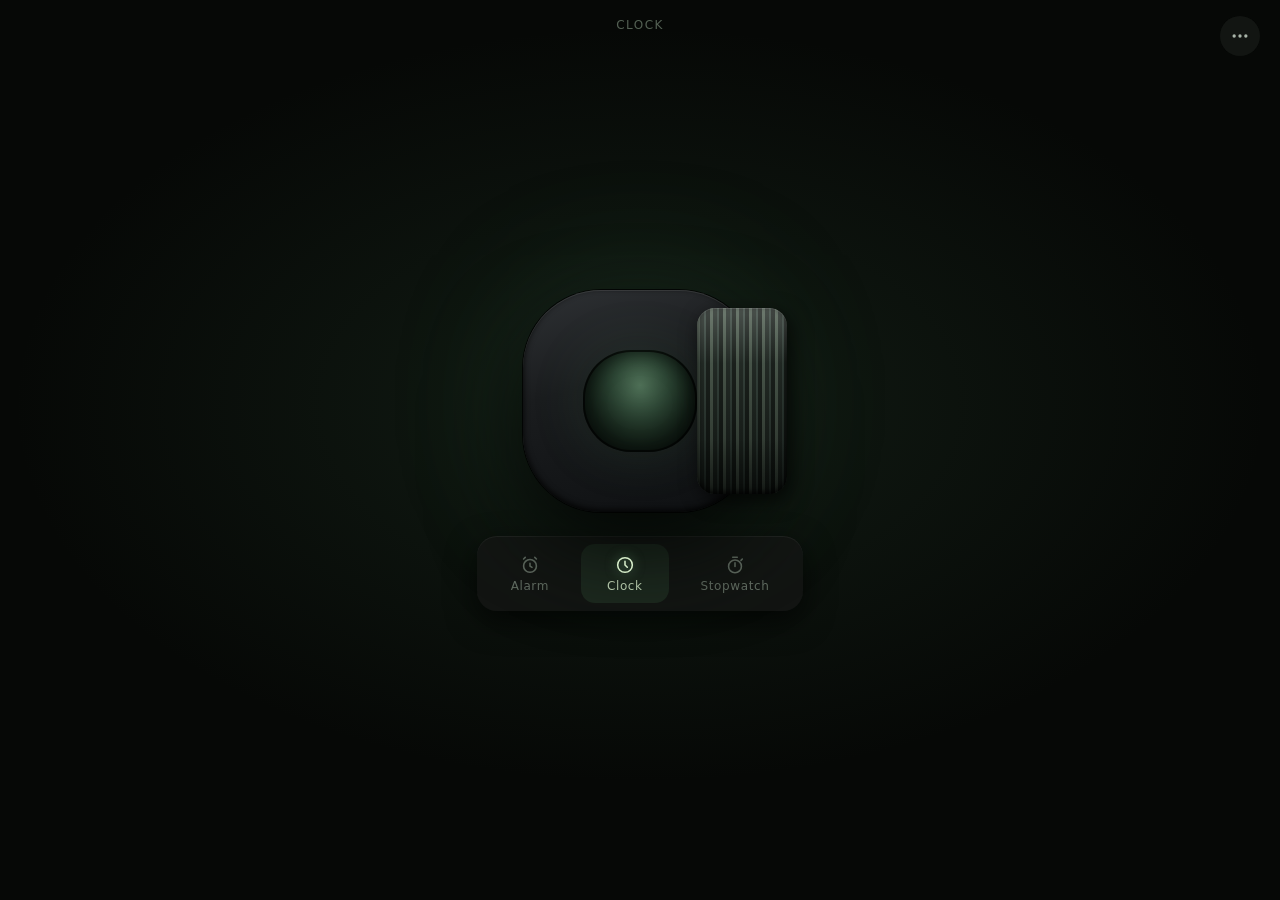
==== commit 08395533: "Update index.html" ====
--- a/index.html
+++ b/index.html
@@ -32,16 +32,16 @@
       <div class="tile-grid" id="presetGrid"></div>
     </div>
 
-    <div class="menu-row col">
-      <div class="menu-row-head">
-        <span class="menu-label">GIF wallpapers</span>
-        <span class="menu-hint">add via code</span>
-      </div>
-      <div class="tile-grid" id="gifGrid"></div>
-      <div class="menu-note">
-        Paste direct .gif URLs into <code>GIF_PRESETS</code> at the top of <code>script.js</code>.
-      </div>
-    </div>
+<div class="menu-row col">
+  <div class="menu-row-head">
+    <span class="menu-label">Video wallpapers</span>
+    <span class="menu-hint">add via code</span>
+  </div>
+  <div class="tile-grid" id="videoGrid"></div>
+  <div class="menu-note">
+    Drop .mp4 files into <code>videos/</code> and list them in <code>VIDEO_PRESETS</code> in <code>script.js</code>.
+  </div>
+</div>
 
     <div class="menu-row">
       <span class="menu-label">Upload image</span>
@@ -106,4 +106,4 @@
 
   <script src="script.js"></script>
 </body>
-</html>+</html>
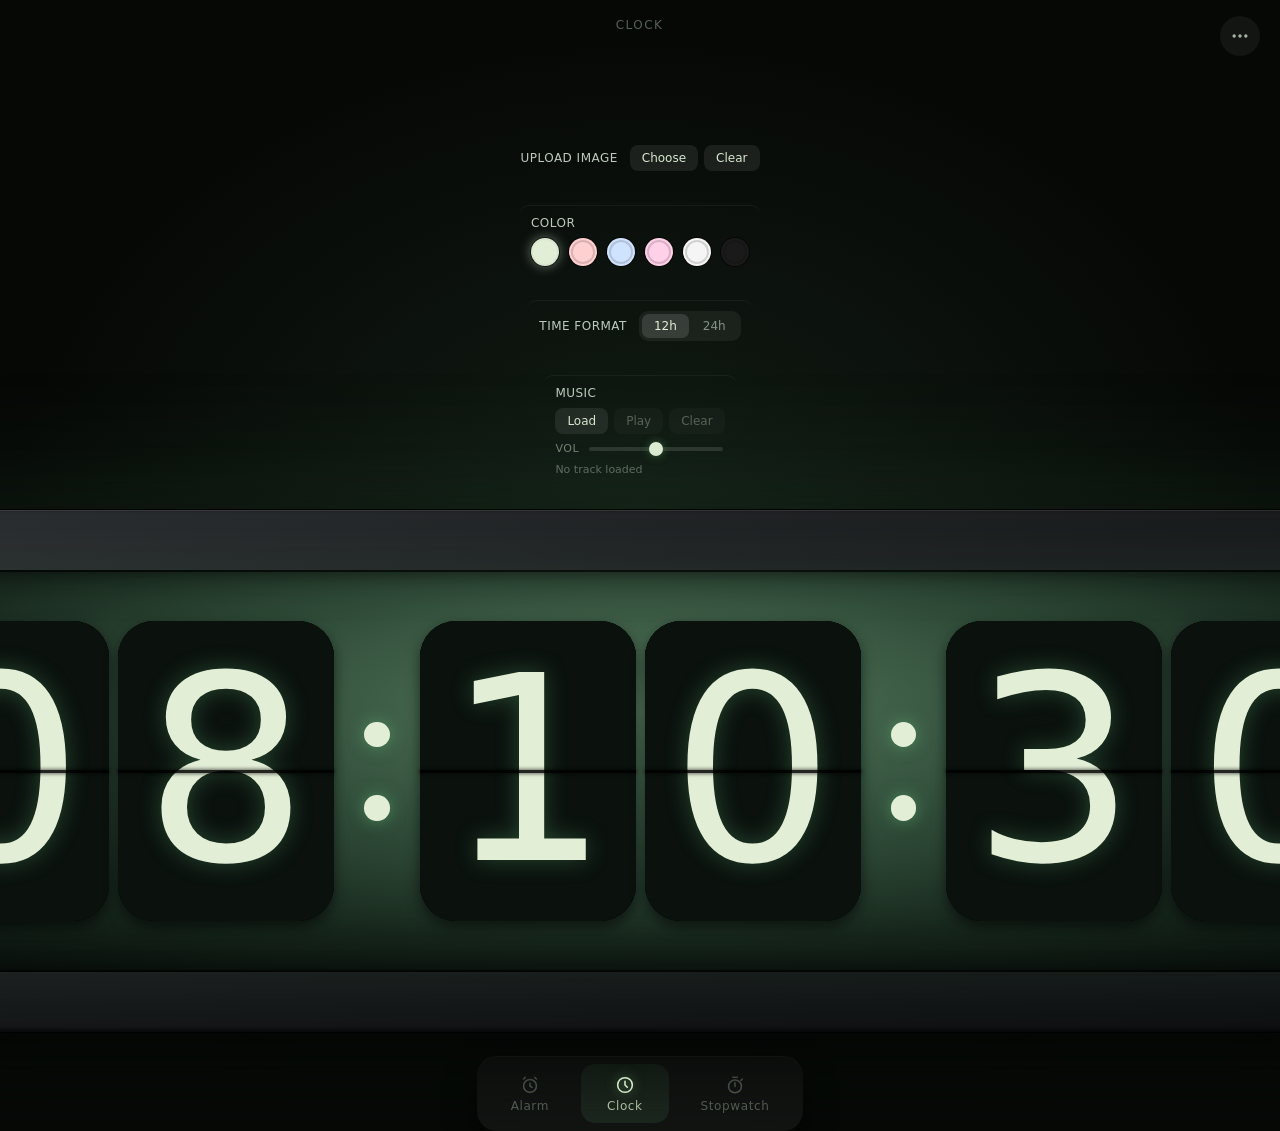
==== commit bcbd09d8: "Remove video wallpaper hints from index.html Removed hints and notes related to video wallpapers." ====
--- a/index.html
+++ b/index.html
@@ -32,16 +32,13 @@
       <div class="tile-grid" id="presetGrid"></div>
     </div>
 
-<div class="menu-row col">
-  <div class="menu-row-head">
-    <span class="menu-label">Video wallpapers</span>
-    <span class="menu-hint">add via code</span>
-  </div>
-  <div class="tile-grid" id="videoGrid"></div>
-  <div class="menu-note">
-    Drop .mp4 files into <code>videos/</code> and list them in <code>VIDEO_PRESETS</code> in <code>script.js</code>.
-  </div>
-</div>
+    <div class="menu-row col">
+      <div class="menu-row-head">
+        <span class="menu-label">Video wallpapers</span>
+      </div>
+      <div class="tile-grid" id="videoGrid"></div>
+      </div>
+    </div>
 
     <div class="menu-row">
       <span class="menu-label">Upload image</span>
--- a/style.css
+++ b/style.css
@@ -15,15 +15,19 @@
   --glow: 1;
 }
 
-html, body {
+html {
+  background: #060806;
+}
+
+body {
   margin: 0; height: 100%; overflow: hidden;
-  background: #060806;
   font-family: 'Segoe UI', system-ui, -apple-system, sans-serif;
   user-select: none; -webkit-user-select: none;
 }
 body {
-  display: flex; flex-direction: column;
-  align-items: center; justify-content: center; gap: 24px;
+  display: flex;
+  flex-direction: column;
+  align-items: center; gap: 24px; padding-top: 15vh;
   background-image: radial-gradient(ellipse 70% 60% at 50% 45%, rgba(60,100,70,.22), transparent 70%);
   background-size: cover; background-position: center;
 }
@@ -403,4 +407,35 @@
 body.has-bg .static-bottom, body.has-bg .flap-bottom { background: rgba(0,0,0,.07); }
 body.has-bg .digit {
   text-shadow: 0 0 22px rgba(var(--glow-rgb), .55), 0 2px 6px rgba(0,0,0,.55);
-}+}
+
+/* ═══════════════════════════════════════════════════════════════
+   VIDEO BACKGROUND LAYER
+   ═══════════════════════════════════════════════════════════════ */
+#bgVideo {
+  position: fixed;
+  inset: 0;
+  width: 100%;
+  height: 100%;
+  object-fit: cover;
+  object-position: center;
+  z-index: -2;
+  pointer-events: none;
+  opacity: 1;
+  transition: opacity .35s ease;
+}
+
+/* Optional dimming so digits stay readable over busy footage */
+body.has-bg #bgVideo {
+  filter: brightness(.75) saturate(1.05);
+}
+
+/* Vignette overlay so glass cards pop */
+body.has-bg::after {
+  content: '';
+  position: fixed;
+  inset: 0;
+  pointer-events: none;
+  z-index: -1;
+  background: radial-gradient(ellipse at 50% 45%, transparent 25%, rgba(0,0,0,.55) 100%);
+}
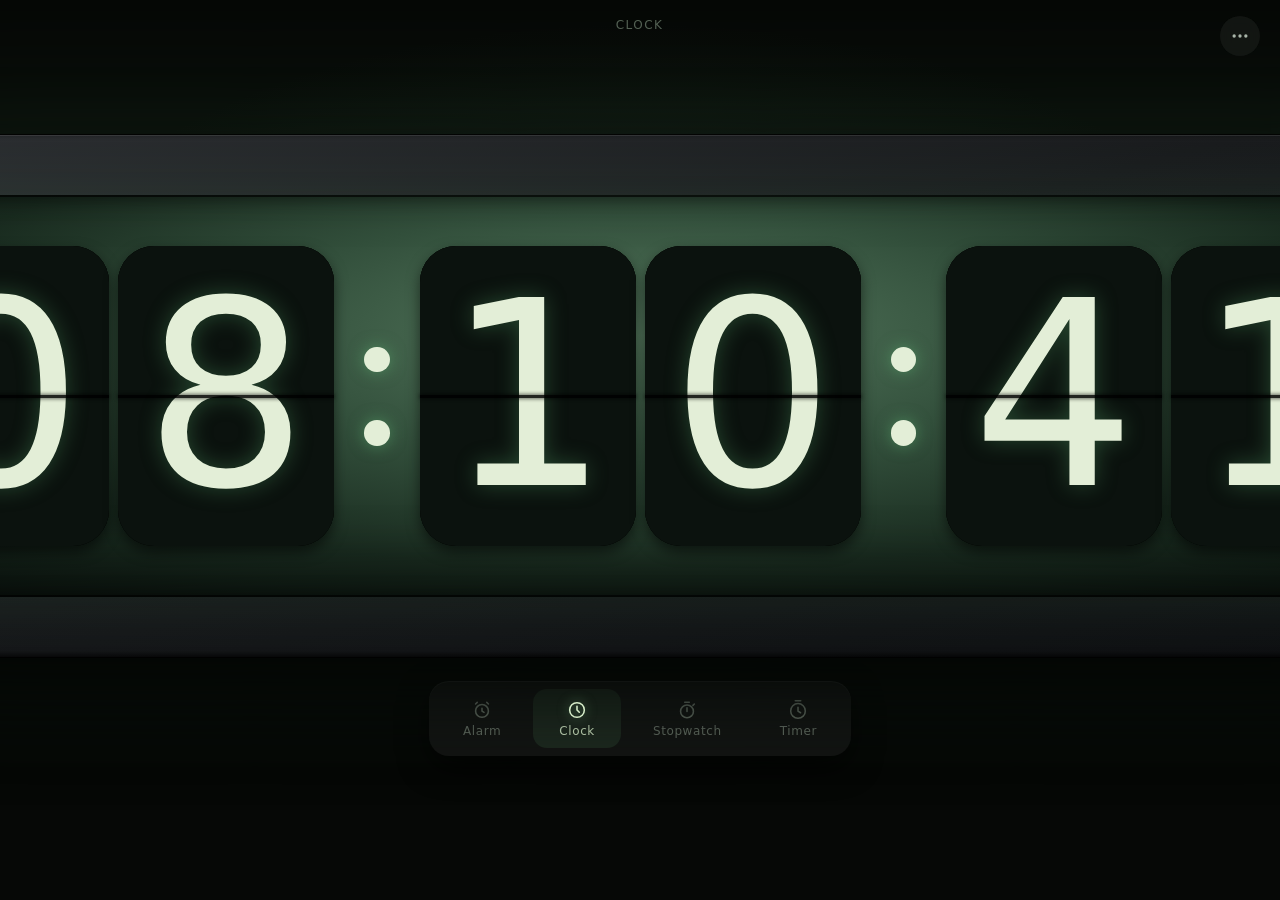
==== commit 52f45e54: "Update index.html" ====
--- a/index.html
+++ b/index.html
@@ -35,8 +35,11 @@
     <div class="menu-row col">
       <div class="menu-row-head">
         <span class="menu-label">Video wallpapers</span>
+        <span class="menu-hint">add via code</span>
       </div>
       <div class="tile-grid" id="videoGrid"></div>
+      <div class="menu-note">
+        Add .mp4 or .webm URLs to <code>VIDEO_PRESETS</code> in <code>script.js</code>.
       </div>
     </div>
 
@@ -99,6 +102,11 @@
         <circle cx="12" cy="13.5" r="7"/><path d="M12 9.5v4"/><path d="M9.5 3.5h5"/><path d="M18.5 7 20 5.5"/>
       </svg>Stopwatch
     </button>
+    <button class="tab" data-mode="timer">
+      <svg viewBox="0 0 24 24" fill="none" stroke="currentColor" stroke-width="1.7" stroke-linecap="round">
+        <circle cx="12" cy="13" r="8"/><path d="M12 9v4.2l2.8 1.8"/><path d="M9 2h6"/>
+      </svg>Timer
+    </button>
   </div>
 
   <script src="script.js"></script>
--- a/style.css
+++ b/style.css
@@ -439,3 +439,16 @@
   z-index: -1;
   background: radial-gradient(ellipse at 50% 45%, transparent 25%, rgba(0,0,0,.55) 100%);
 }
+
+/* Force menu hidden unless .open is on it */
+.menu:not(.open) {
+  opacity: 0 !important;
+  pointer-events: none !important;
+  transform: translateY(-8px) scale(.97) !important;
+}
+
+.menu.open {
+  opacity: 1 !important;
+  pointer-events: auto !important;
+  transform: translateY(0) scale(1) !important;
+}
